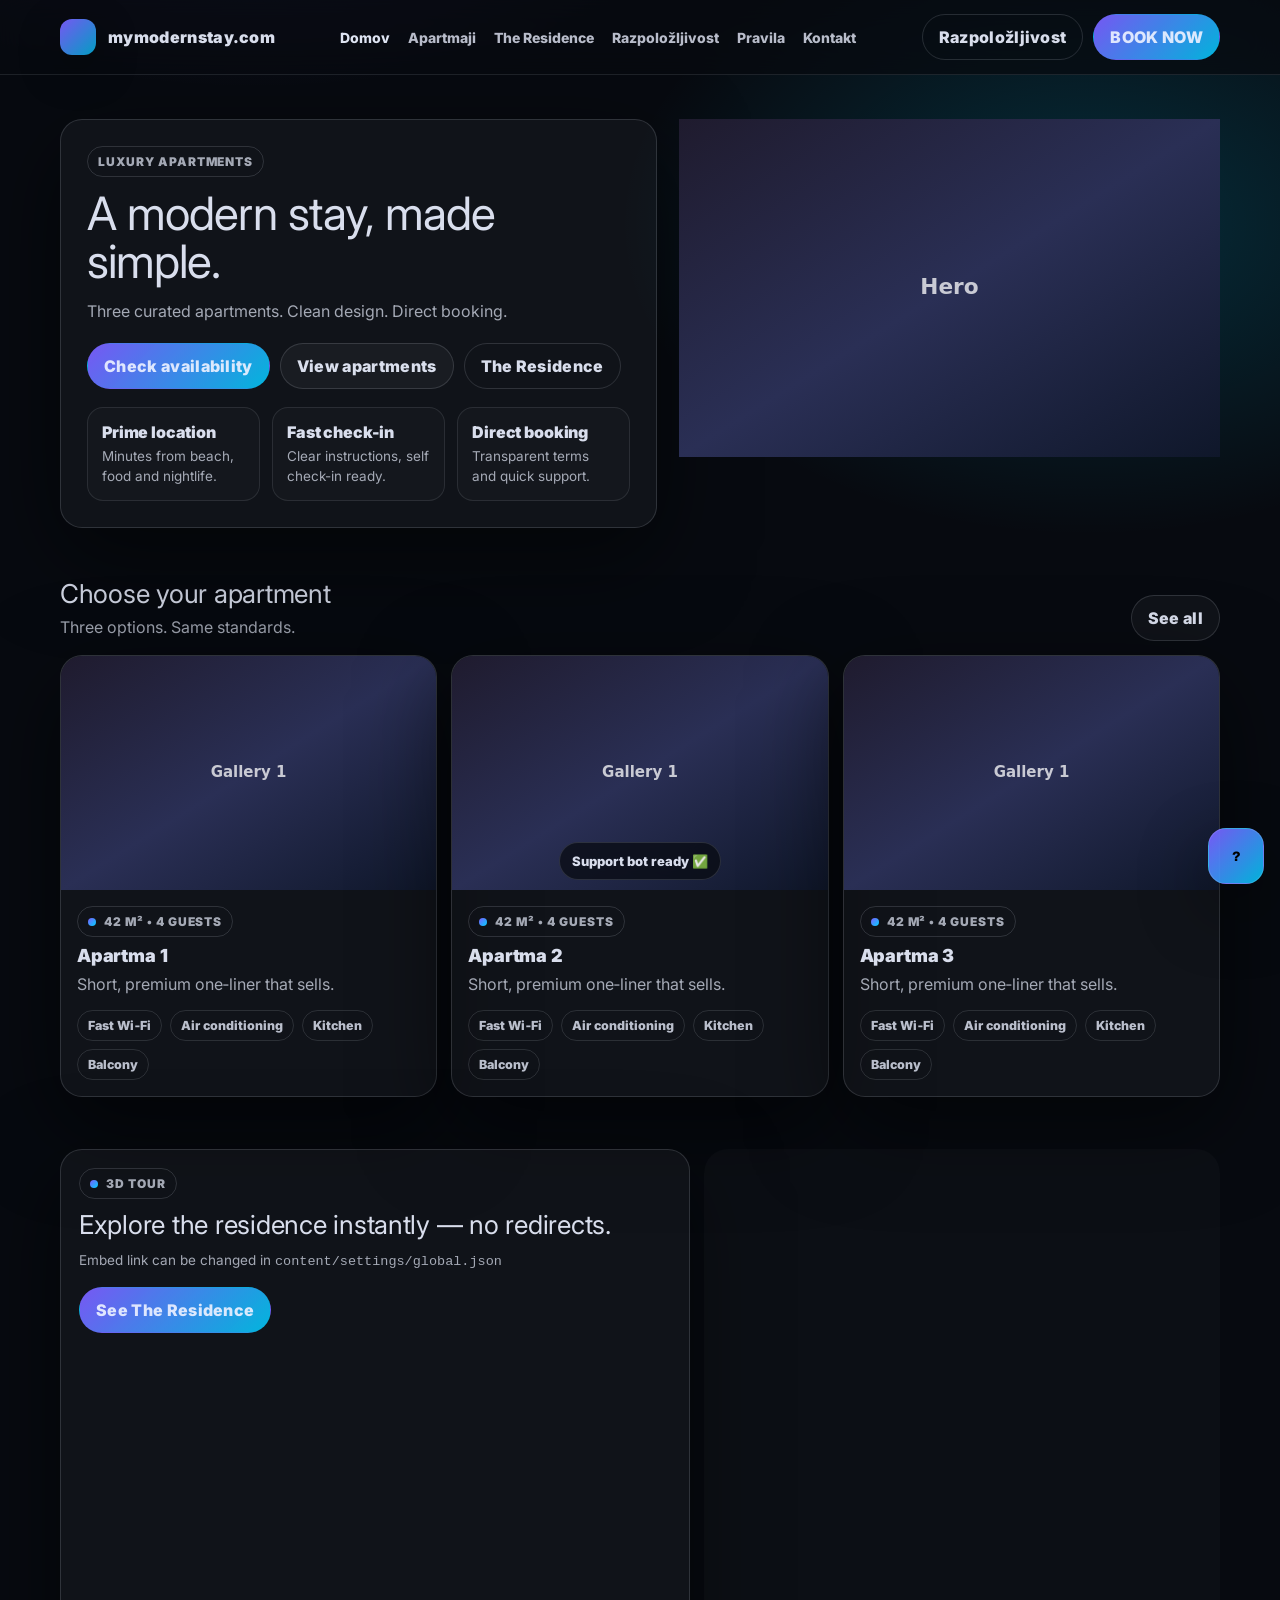
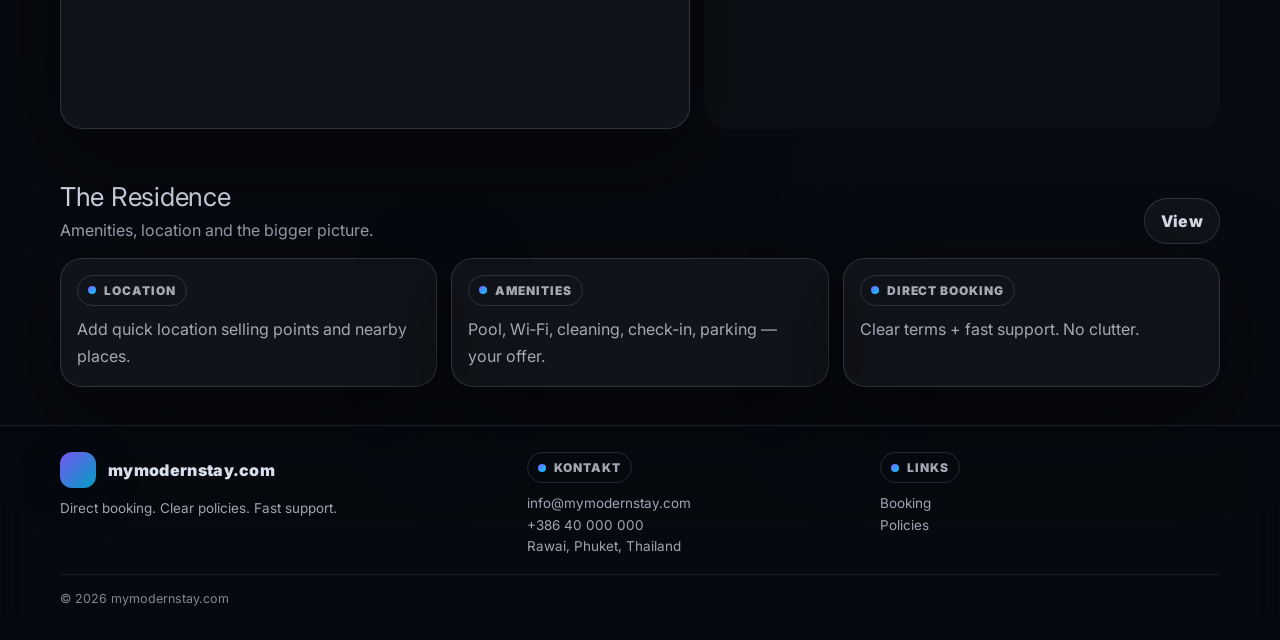
==== index.html @ 2ea5a6f6 "Add files via upload" ====
<!doctype html>
<html lang="en">
<head>
<title>ModernStay</title>

<meta charset="utf-8"/>
<meta name="viewport" content="width=device-width, initial-scale=1"/>
<link rel="preconnect" href="https://fonts.googleapis.com">
<link rel="preconnect" href="https://fonts.gstatic.com" crossorigin>
<link href="https://fonts.googleapis.com/css2?family=Inter:wght@400;600;700;800;900&display=swap" rel="stylesheet">
<link rel="stylesheet" href="assets/css/styles.css"/>

</head>
<body data-page="home">
  <div id="nav"></div>
  
<section class="hero">
  <div class="container hero-grid">
    <div class="card hero-copy fade">
      <div class="badge" id="kicker"><span class="dot"></span>Luxury Apartments</div>
      <div class="h1" id="heroTitle">A modern stay, made simple.</div>
      <p class="p" id="heroSub">Three curated apartments. Clean design. Direct booking.</p>
      <div class="hero-actions">
        <a class="btn primary" href="availability.html">Check availability</a>
        <a class="btn" href="apartments.html">View apartments</a>
        <a class="btn ghost" href="residence.html">The Residence</a>
      </div>
      <div class="kpis" id="kpis"></div>
    </div>
    <div id="heroMedia" class="fade"></div>
  </div>
</section>

<section class="section">
  <div class="container">
    <div class="section-head">
      <div>
        <div class="h2" id="apTitle">Choose your apartment</div>
        <p class="sub" id="apSub">Three options. Same standards.</p>
      </div>
      <a class="btn" href="apartments.html">See all</a>
    </div>
    <div class="grid3" id="apartmentsGrid"></div>
  </div>
</section>

<section class="section">
  <div class="container split">
    <div class="card fade" style="padding:18px">
      <div class="badge"><span class="dot"></span><span id="tourTitle">3D Tour</span></div>
      <div class="h2" style="margin-top:10px" id="tourSub">Explore the residence instantly — no redirects.</div>
      <div class="small" style="margin-top:10px">Embed link can be changed in <code>content/settings/global.json</code></div>
      <div style="margin-top:14px">
        <a class="btn primary" href="residence.html">See The Residence</a>
      </div>
    </div>
    <iframe class="iframe fade" id="tourFrame" title="3D Tour" loading="lazy" referrerpolicy="no-referrer"></iframe>
  </div>
</section>

<section class="section">
  <div class="container">
    <div class="section-head">
      <div>
        <div class="h2" id="resTitle">The Residence</div>
        <p class="sub" id="resSub">Amenities, location and the bigger picture.</p>
      </div>
      <a class="btn" href="residence.html">View</a>
    </div>
    <div class="grid3">
      <div class="card fade" style="padding:16px"><div class="badge"><span class="dot"></span>Location</div><div class="p" style="margin-top:10px">Add quick location selling points and nearby places.</div></div>
      <div class="card fade" style="padding:16px"><div class="badge"><span class="dot"></span>Amenities</div><div class="p" style="margin-top:10px">Pool, Wi‑Fi, cleaning, check-in, parking — your offer.</div></div>
      <div class="card fade" style="padding:16px"><div class="badge"><span class="dot"></span>Direct Booking</div><div class="p" style="margin-top:10px">Clear terms + fast support. No clutter.</div></div>
    </div>
  </div>
</section>

  <div id="footer"></div>
  <script type="module" src="assets/js/pages/home.js"></script>
  <script type="module" src="assets/js/editor/inline-editor.js"></script>
  <script type="module" src="assets/js/chatbot/support-bot.js"></script>
</body>
</html>
---- assets/css/styles.css ----
:root{
  --bg:#070a10; --surface: rgba(255,255,255,0.04); --border: rgba(234,240,255,0.14);
  --text: rgba(234,240,255,0.92); --muted: rgba(234,240,255,0.68);
  --accent:#7C5CFF; --accent2:#00D1FF; --radius:18px; --shadow: 0 28px 90px rgba(0,0,0,0.55); --max: 1160px;
}
*{box-sizing:border-box} html,body{margin:0; padding:0; background: radial-gradient(900px 520px at 20% -10%, rgba(124,92,255,0.25), transparent 60%),
radial-gradient(780px 520px at 85% 10%, rgba(0,209,255,0.18), transparent 60%), var(--bg);
color: var(--text); font-family: Inter, system-ui, -apple-system, Segoe UI, Roboto, Arial, sans-serif;}
a{color:inherit; text-decoration:none} img{max-width:100%; display:block}
.container{width:min(var(--max), calc(100% - 40px)); margin:0 auto}
.btn{display:inline-flex; align-items:center; gap:10px; padding:12px 16px; border-radius:999px; border:1px solid var(--border);
background: rgba(255,255,255,0.04); color: var(--text); font-weight:850; letter-spacing:0.02em}
.btn:hover{transform: translateY(-1px); border-color: rgba(234,240,255,0.22)}
.btn.primary{background: linear-gradient(135deg, rgba(124,92,255,0.95), rgba(0,209,255,0.85)); border-color: transparent}
.btn.ghost{background: transparent}
.badge{display:inline-flex; align-items:center; gap:8px; padding:7px 10px; border-radius:999px; border:1px solid var(--border);
color: var(--muted); font-weight:900; font-size:12px; letter-spacing:0.08em; text-transform: uppercase}
.badge .dot{width:8px; height:8px; border-radius:999px; background: linear-gradient(135deg, var(--accent), var(--accent2))}
.nav{position: sticky; top:0; z-index: 9990; backdrop-filter: blur(14px); background: rgba(7,10,16,0.72);
border-bottom: 1px solid rgba(234,240,255,0.10);}
.nav-inner{display:flex; align-items:center; justify-content:space-between; gap:14px; padding:14px 0}
.brand{display:flex; align-items:center; gap:12px; font-weight:950; letter-spacing:0.02em}
.logo{width:36px; height:36px; border-radius:12px; background: linear-gradient(135deg, rgba(124,92,255,0.95), rgba(0,209,255,0.75));
box-shadow: 0 14px 40px rgba(0,0,0,0.35)}
.menu{display:flex; align-items:center; gap:18px; flex-wrap:wrap}
.menu a{color: rgba(234,240,255,0.78); font-weight:800; font-size:14px}
.menu a:hover{color: rgba(234,240,255,0.95)} .nav-cta{display:flex; align-items:center; gap:10px}
.mobile-toggle{display:none} @media (max-width: 920px){ .menu{display:none} .mobile-toggle{display:inline-flex} }
.hero{padding:44px 0 24px} .hero-grid{display:grid; grid-template-columns: 1.05fr 0.95fr; gap:22px; align-items:stretch}
@media (max-width: 980px){ .hero-grid{grid-template-columns:1fr;} }
.card{background: var(--surface); border: 1px solid var(--border); border-radius: calc(var(--radius) + 4px); box-shadow: var(--shadow);}
.hero-copy{padding:26px} .h1{font-size: 46px; line-height:1.05; margin:12px 0 12px; letter-spacing:-0.02em}
.p{color: var(--muted); line-height:1.7; font-size:16px; margin:0} .hero-actions{display:flex; gap:10px; flex-wrap:wrap; margin-top:18px}
.kpis{display:grid; grid-template-columns:repeat(3,1fr); gap:12px; margin-top:18px} @media (max-width: 720px){ .kpis{grid-template-columns:1fr} }
.kpi{padding:14px; border-radius:16px; border:1px solid rgba(234,240,255,0.10); background: rgba(255,255,255,0.02)}
.kpi .t{font-weight:950; letter-spacing:-0.01em; margin-bottom:4px} .kpi .s{color: var(--muted); font-size:13.5px; line-height:1.5}
.hero-media{position:relative; overflow:hidden} .hero-media video, .hero-media img{width:100%; height:100%; object-fit:cover; aspect-ratio: 16/11;}
.hero-media .overlay{position:absolute; inset:0; background: linear-gradient(180deg, rgba(7,10,16,0.0) 0%, rgba(7,10,16,0.65) 100%);}
.hero-media .floating{position:absolute; left:16px; bottom:16px; right:16px; display:flex; align-items:center; justify-content:space-between; gap:10px;
padding:12px 12px; border-radius: 18px; border:1px solid rgba(234,240,255,0.14); background: rgba(7,10,16,0.55); backdrop-filter: blur(14px);}
.field{display:grid; gap:6px} .label{font-weight:900; font-size:11.5px; color: rgba(234,240,255,0.62); text-transform:uppercase; letter-spacing:0.10em}
.input{width:100%; padding:10px 12px; border-radius:14px; border:1px solid rgba(234,240,255,0.14); background: rgba(255,255,255,0.03); color: var(--text); outline:none; font-weight:700}
.section{padding:26px 0} .section-head{display:flex; align-items:flex-end; justify-content:space-between; gap:16px; margin-bottom:14px}
.h2{margin:0; font-size:26px; letter-spacing:-0.01em} .sub{margin:6px 0 0; color: var(--muted); line-height:1.6}
.grid3{display:grid; grid-template-columns:repeat(3,1fr); gap:14px} @media (max-width: 980px){ .grid3{grid-template-columns:1fr} }
.ap-card{overflow:hidden} .ap-card .img{aspect-ratio: 16/10; background: rgba(255,255,255,0.03); overflow:hidden} .ap-card .body{padding:16px}
.ap-card .name{font-weight:950; letter-spacing:-0.01em; font-size:18px; margin:8px 0 6px} .ap-card .teaser{color: var(--muted); line-height:1.6; margin:0 0 12px}
.pills{display:flex; gap:8px; flex-wrap:wrap} .pill{padding:7px 10px; border-radius:999px; border:1px solid rgba(234,240,255,0.12); color: rgba(234,240,255,0.78); font-weight:850; font-size:12.5px}
.split{display:grid; grid-template-columns: 1.1fr 0.9fr; gap:14px; align-items:stretch} @media (max-width: 980px){ .split{grid-template-columns:1fr} }
.iframe{width:100%; border:0; border-radius: calc(var(--radius) + 6px); min-height: 580px; background: rgba(255,255,255,0.02)}
.gallery{display:grid; grid-template-columns:repeat(3,1fr); gap:10px} @media (max-width: 980px){ .gallery{grid-template-columns:1fr} }
.gallery img{border-radius: 18px; border:1px solid rgba(234,240,255,0.10)}
.footer{padding:26px 0 34px; margin-top: 12px; border-top:1px solid rgba(234,240,255,0.10); background: rgba(7,10,16,0.55); backdrop-filter: blur(14px)}
.footer-grid{display:grid; grid-template-columns: 1.2fr 0.9fr 0.9fr; gap:14px} @media (max-width: 980px){ .footer-grid{grid-template-columns:1fr} }
.small{font-size:13.5px; line-height:1.6; color: var(--muted)} .hr{height:1px; background: rgba(234,240,255,0.10); margin:16px 0} .copy{color: rgba(234,240,255,0.55); font-size:12.5px}
.fade{opacity:0; transform: translateY(10px); transition: opacity .45s ease, transform .45s ease;} .fade.in{opacity:1; transform: translateY(0)}
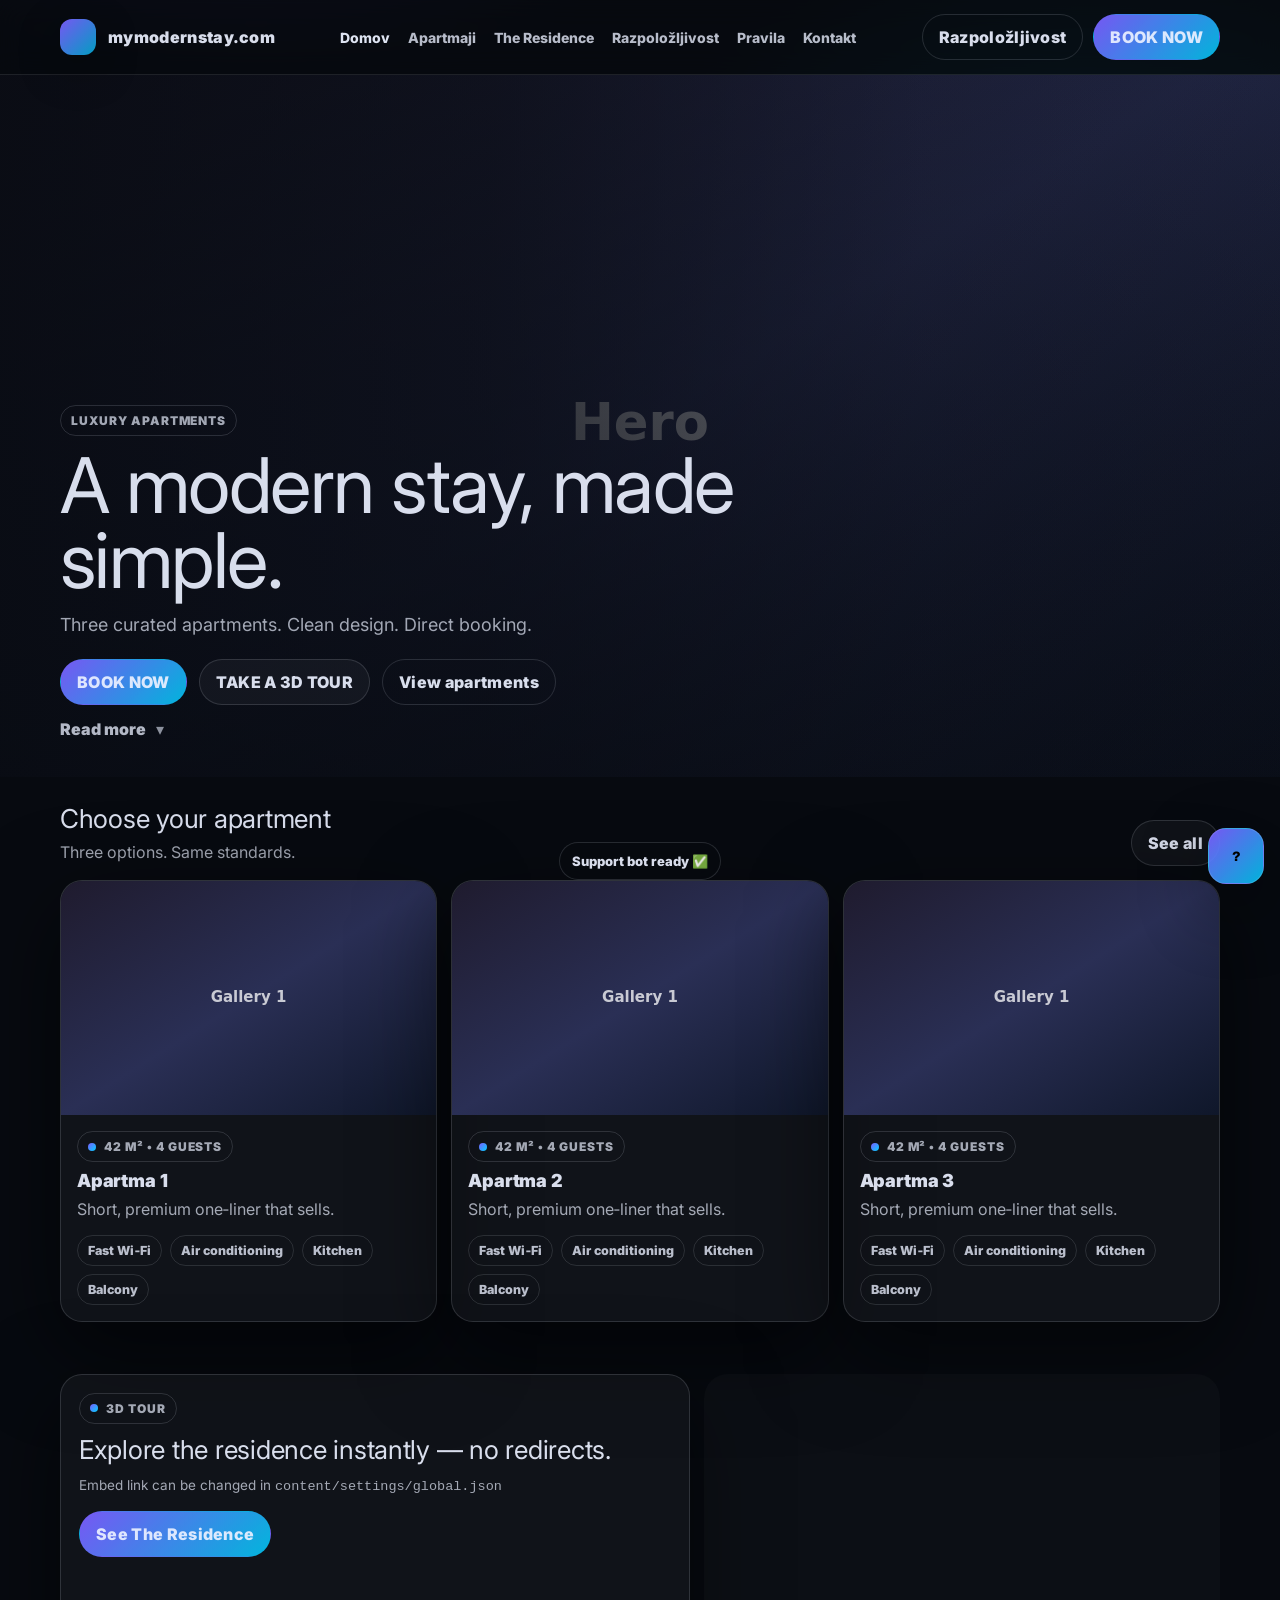
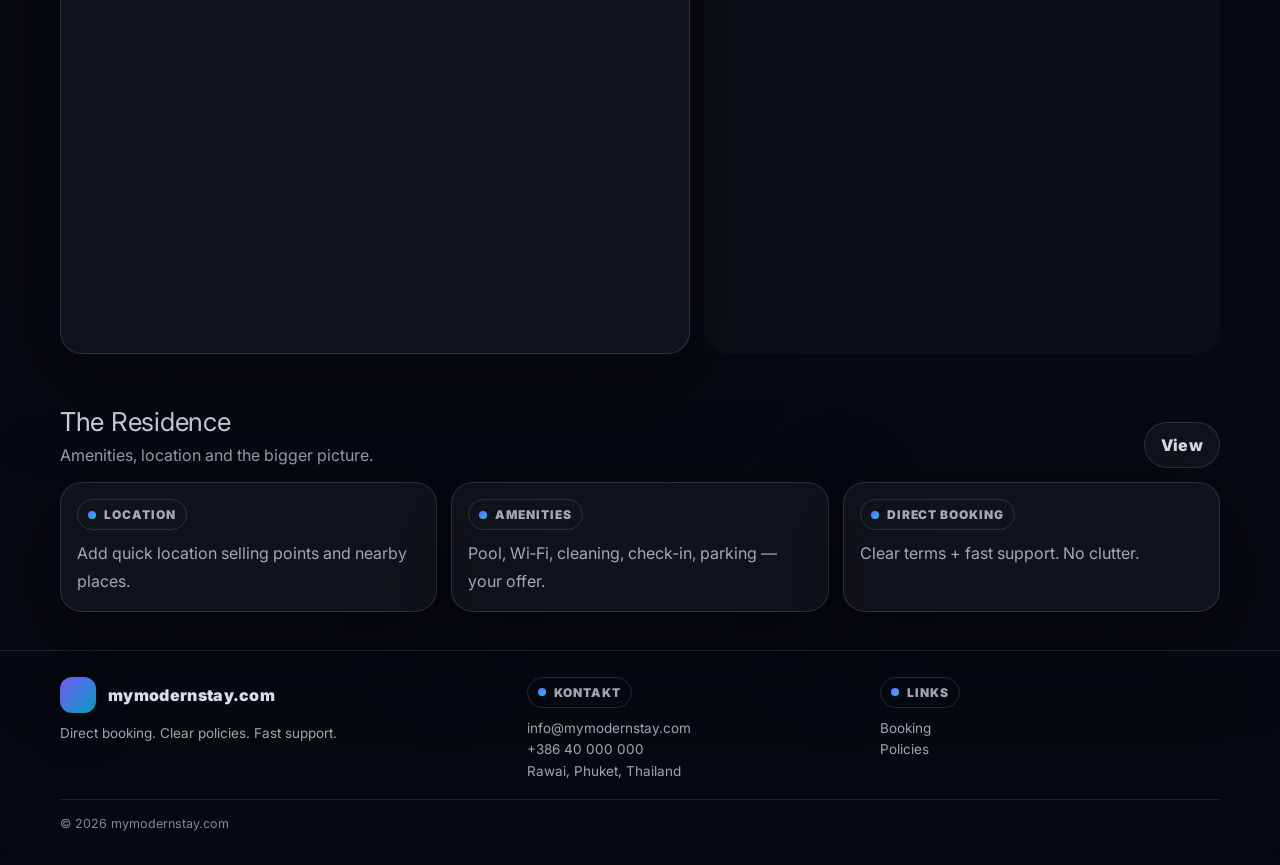
==== commit f53c9123: "Add files via upload" ====
--- a/index.html
+++ b/index.html
@@ -14,24 +14,34 @@
 <body data-page="home">
   <div id="nav"></div>
   
-<section class="hero">
-  <div class="container hero-grid">
-    <div class="card hero-copy fade">
+<section class="hero hero-full">
+  <div class="hero-bg" aria-hidden="true">
+    <video id="heroVideo" autoplay muted loop playsinline preload="metadata"></video>
+    <img id="heroPoster" alt="Hero" loading="eager"/>
+    <div class="shade"></div>
+  </div>
+
+  <div class="container hero-full-inner">
+    <div class="hero-full-content fade">
       <div class="badge" id="kicker"><span class="dot"></span>Luxury Apartments</div>
       <div class="h1" id="heroTitle">A modern stay, made simple.</div>
       <p class="p" id="heroSub">Three curated apartments. Clean design. Direct booking.</p>
-      <div class="hero-actions">
-        <a class="btn primary" href="availability.html">Check availability</a>
-        <a class="btn" href="apartments.html">View apartments</a>
-        <a class="btn ghost" href="residence.html">The Residence</a>
+
+      <div class="hero-full-actions">
+        <a class="btn primary" id="heroBookBtn" href="#" target="_blank" rel="noopener">BOOK NOW</a>
+        <a class="btn" id="heroTourBtn" href="#" target="_blank" rel="noopener">TAKE A 3D TOUR</a>
+        <a class="btn ghost" href="apartments.html">View apartments</a>
       </div>
-      <div class="kpis" id="kpis"></div>
+
+      <a class="hero-underline" href="#apartments">
+        <span style="opacity:.9">Read more</span>
+        <span style="opacity:.7">▾</span>
+      </a>
     </div>
-    <div id="heroMedia" class="fade"></div>
   </div>
 </section>
 
-<section class="section">
+<section class="section" id="apartments">
   <div class="container">
     <div class="section-head">
       <div>
--- a/assets/css/styles.css
+++ b/assets/css/styles.css
@@ -53,4 +53,25 @@
 .footer{padding:26px 0 34px; margin-top: 12px; border-top:1px solid rgba(234,240,255,0.10); background: rgba(7,10,16,0.55); backdrop-filter: blur(14px)}
 .footer-grid{display:grid; grid-template-columns: 1.2fr 0.9fr 0.9fr; gap:14px} @media (max-width: 980px){ .footer-grid{grid-template-columns:1fr} }
 .small{font-size:13.5px; line-height:1.6; color: var(--muted)} .hr{height:1px; background: rgba(234,240,255,0.10); margin:16px 0} .copy{color: rgba(234,240,255,0.55); font-size:12.5px}
-.fade{opacity:0; transform: translateY(10px); transition: opacity .45s ease, transform .45s ease;} .fade.in{opacity:1; transform: translateY(0)}+.fade{opacity:0; transform: translateY(10px); transition: opacity .45s ease, transform .45s ease;} .fade.in{opacity:1; transform: translateY(0)}
+
+/* === HERO: full-bleed background video (hotel style) === */
+.hero.hero-full{padding:0; position:relative}
+.hero-bg{position:absolute; inset:0; overflow:hidden}
+.hero-bg video,.hero-bg img{position:absolute; inset:0; width:100%; height:100%; object-fit:cover}
+.hero-bg .shade{position:absolute; inset:0; background:
+  linear-gradient(90deg, rgba(7,10,16,0.82) 0%, rgba(7,10,16,0.62) 38%, rgba(7,10,16,0.18) 72%, rgba(7,10,16,0.08) 100%),
+  linear-gradient(180deg, rgba(7,10,16,0.25) 0%, rgba(7,10,16,0.70) 100%);}
+.hero-full-inner{min-height: clamp(520px, 78vh, 860px); display:flex; align-items:flex-end}
+.hero-full-content{padding: 110px 0 38px; max-width: 820px}
+.hero-full-content .h1{font-size: clamp(44px, 6vw, 84px); line-height:0.98}
+.hero-full-content .p{font-size: clamp(15px, 1.6vw, 18px); max-width: 64ch}
+.hero-full-actions{display:flex; gap:12px; flex-wrap:wrap; margin-top:18px}
+.hero-underline{display:inline-flex; align-items:center; gap:10px; color: rgba(234,240,255,0.84); font-weight:900; margin-top:14px}
+.hero-underline:hover{color: rgba(234,240,255,0.96)}
+/* Make nav feel more "hotel": transparent over hero; solid after scroll is handled by sticky blur */
+.nav{background: rgba(7,10,16,0.62)}
+@media (max-width: 980px){
+  .hero-bg .shade{background: linear-gradient(180deg, rgba(7,10,16,0.40) 0%, rgba(7,10,16,0.86) 100%);}
+  .hero-full-content{padding: 96px 0 30px}
+}
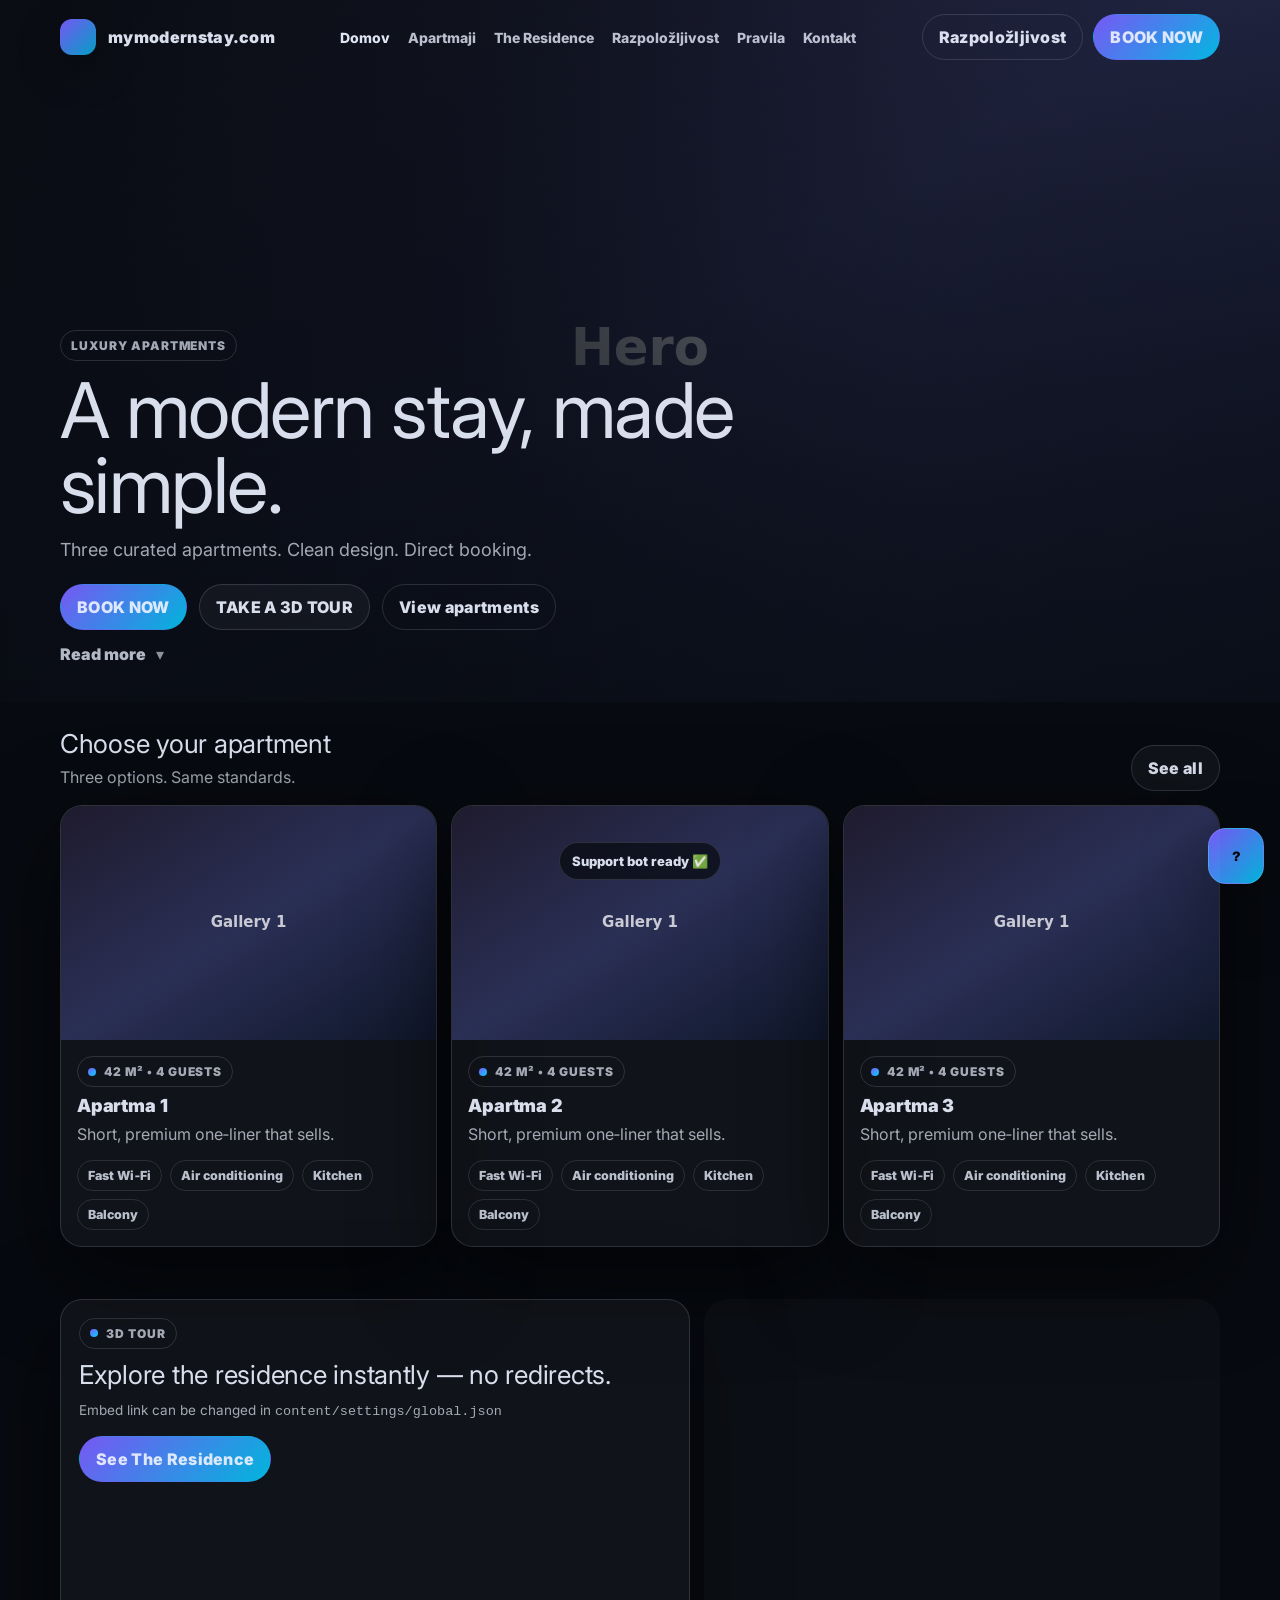
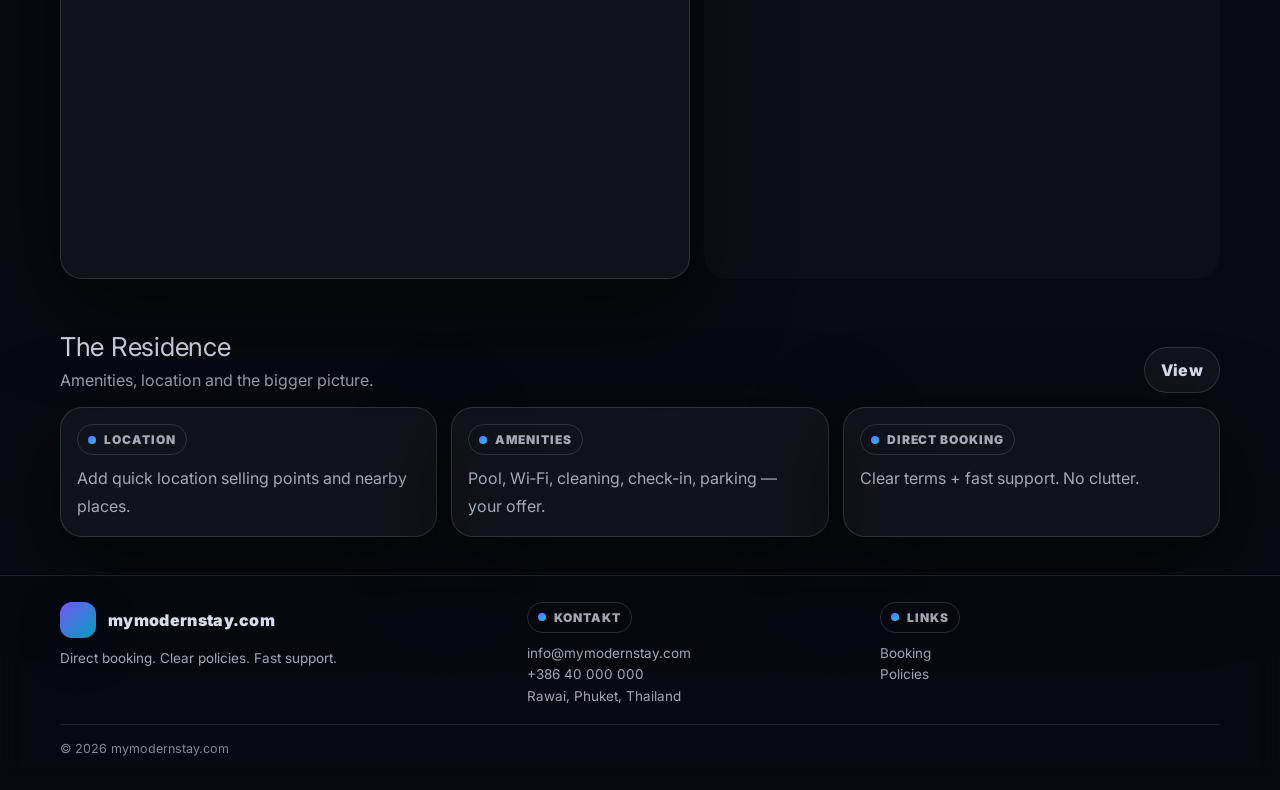
==== commit 7d1a1972: "Add files via upload" ====
--- a/index.html
+++ b/index.html
@@ -11,7 +11,7 @@
 <link rel="stylesheet" href="assets/css/styles.css"/>
 
 </head>
-<body data-page="home">
+<body data-page="home" class="home">
   <div id="nav"></div>
   
 <section class="hero hero-full">
--- a/assets/css/styles.css
+++ b/assets/css/styles.css
@@ -1,4 +1,5 @@
 :root{
+  --navH: 76px; /* navbar height */
   --bg:#070a10; --surface: rgba(255,255,255,0.04); --border: rgba(234,240,255,0.14);
   --text: rgba(234,240,255,0.92); --muted: rgba(234,240,255,0.68);
   --accent:#7C5CFF; --accent2:#00D1FF; --radius:18px; --shadow: 0 28px 90px rgba(0,0,0,0.55); --max: 1160px;
@@ -16,8 +17,11 @@
 .badge{display:inline-flex; align-items:center; gap:8px; padding:7px 10px; border-radius:999px; border:1px solid var(--border);
 color: var(--muted); font-weight:900; font-size:12px; letter-spacing:0.08em; text-transform: uppercase}
 .badge .dot{width:8px; height:8px; border-radius:999px; background: linear-gradient(135deg, var(--accent), var(--accent2))}
-.nav{position: sticky; top:0; z-index: 9990; backdrop-filter: blur(14px); background: rgba(7,10,16,0.72);
-border-bottom: 1px solid rgba(234,240,255,0.10);}
+.nav{position: fixed; top:0; z-index: 9990; backdrop-filter: blur(14px); background: rgba(7,10,16,0.22);
+border-bottom: 1px solid rgba(234,240,255,0.10);
+  left:0;
+  right:0;
+}
 .nav-inner{display:flex; align-items:center; justify-content:space-between; gap:14px; padding:14px 0}
 .brand{display:flex; align-items:center; gap:12px; font-weight:950; letter-spacing:0.02em}
 .logo{width:36px; height:36px; border-radius:12px; background: linear-gradient(135deg, rgba(124,92,255,0.95), rgba(0,209,255,0.75));
@@ -75,3 +79,14 @@
   .hero-bg .shade{background: linear-gradient(180deg, rgba(7,10,16,0.40) 0%, rgba(7,10,16,0.86) 100%);}
   .hero-full-content{padding: 96px 0 30px}
 }
+
+body{ padding-top: var(--navH); }
+
+.hero.hero-full{ margin-top: calc(-1 * var(--navH)); }
+
+/* === NAV: fully transparent on homepage (video behind) === */
+body.home .nav{
+  background: transparent !important;
+  border-bottom-color: transparent !important;
+  backdrop-filter: none !important;
+}
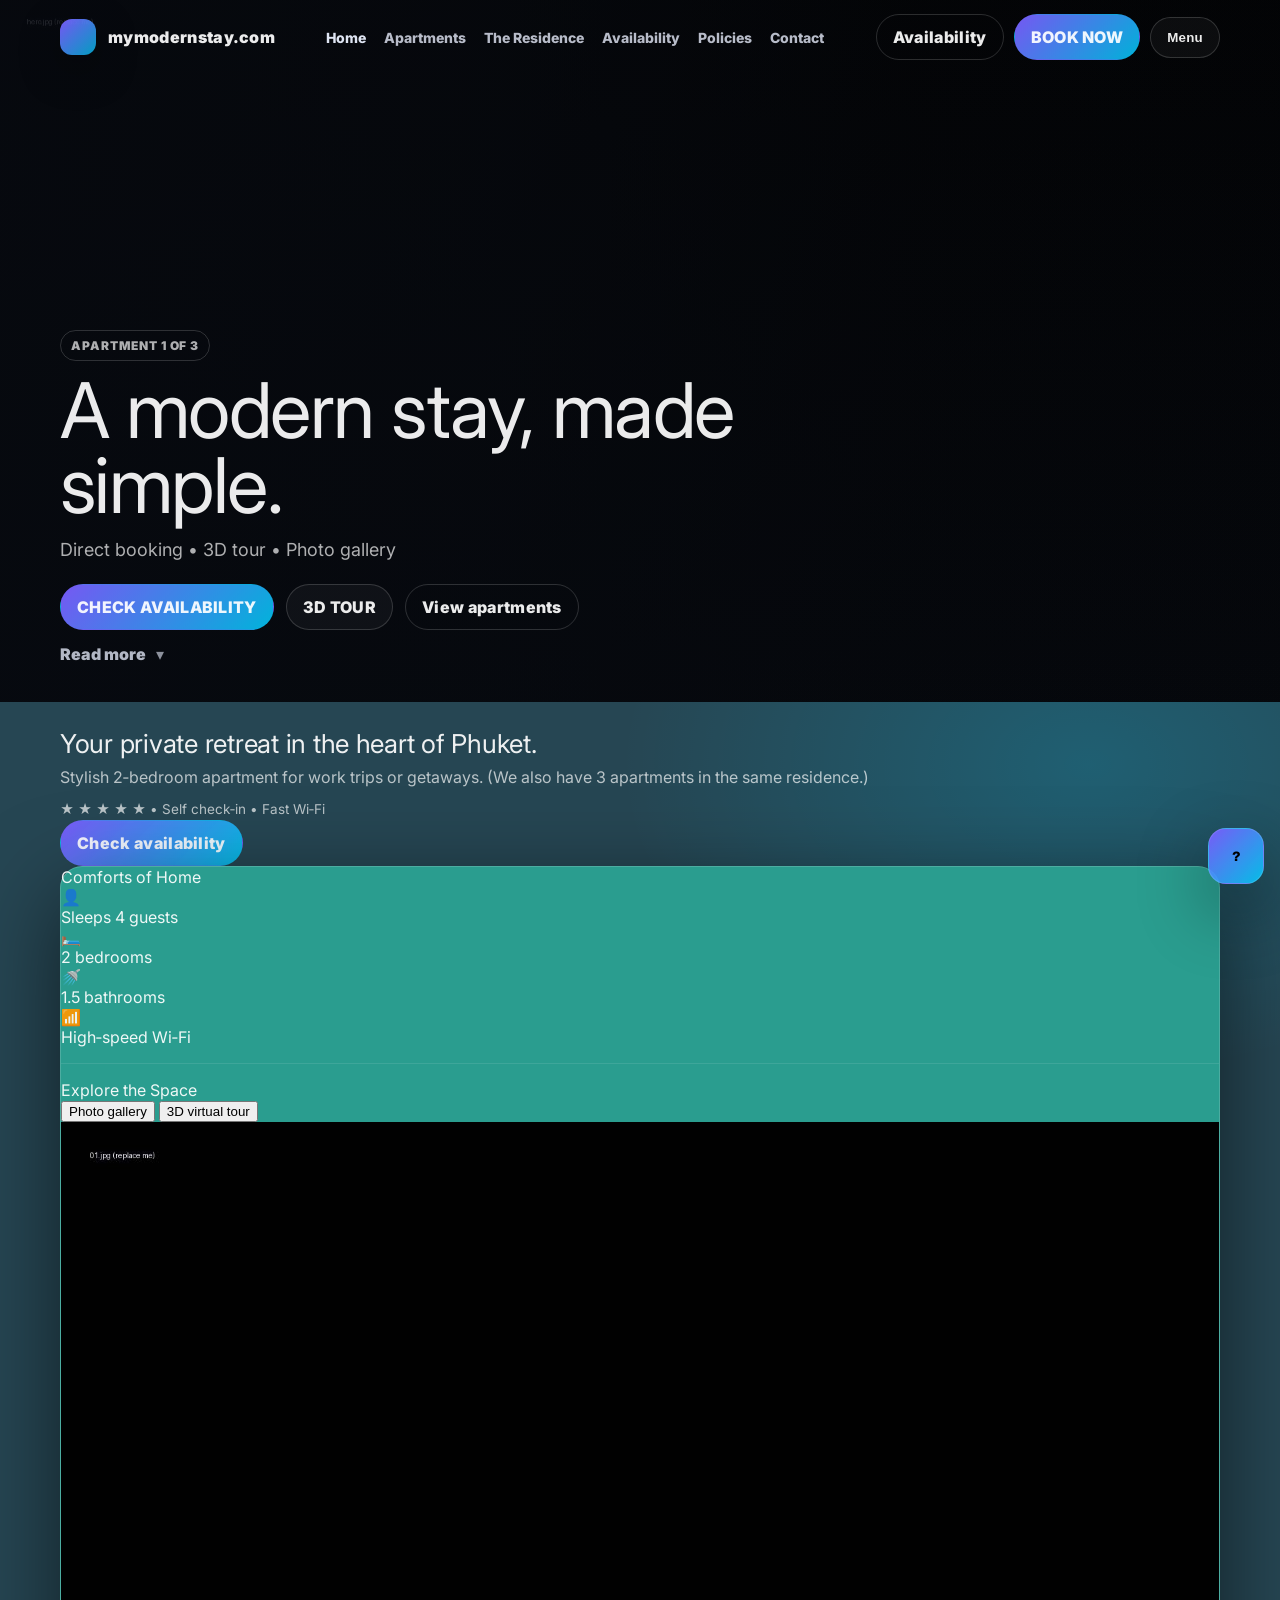
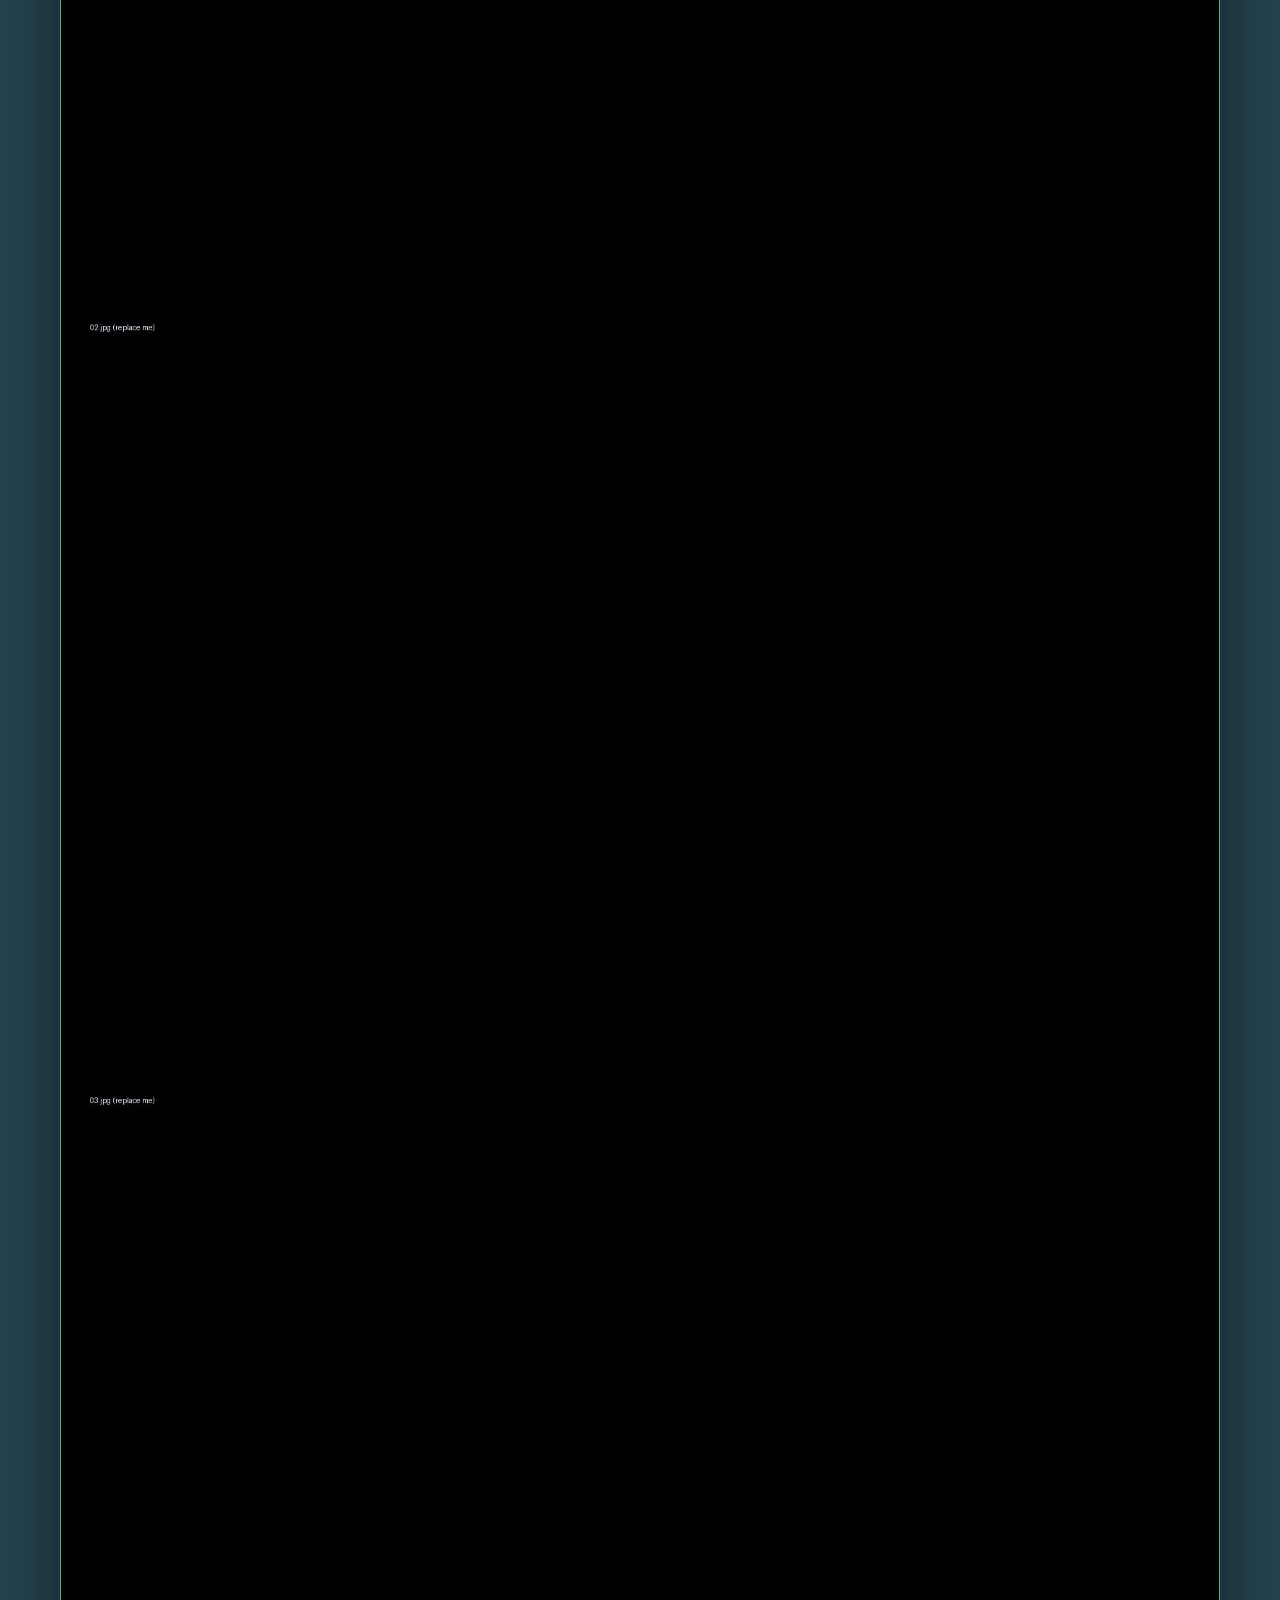
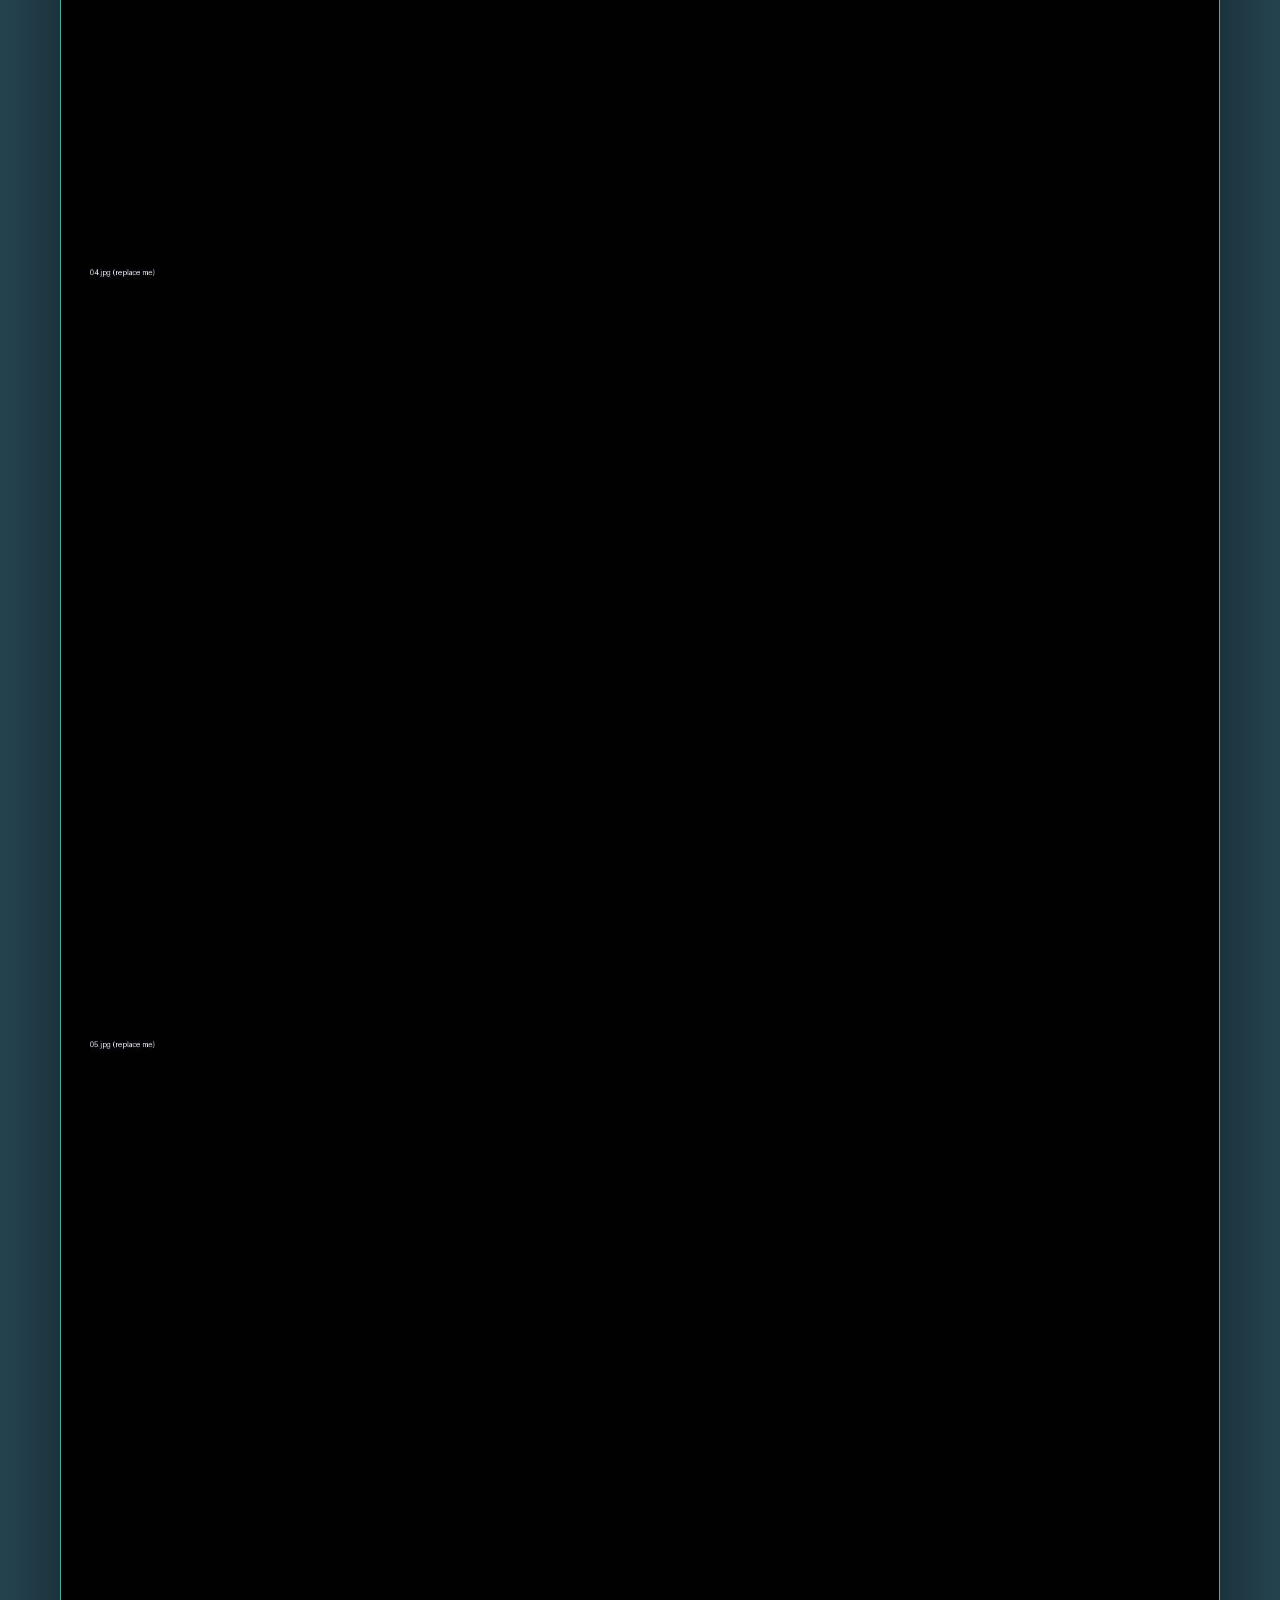
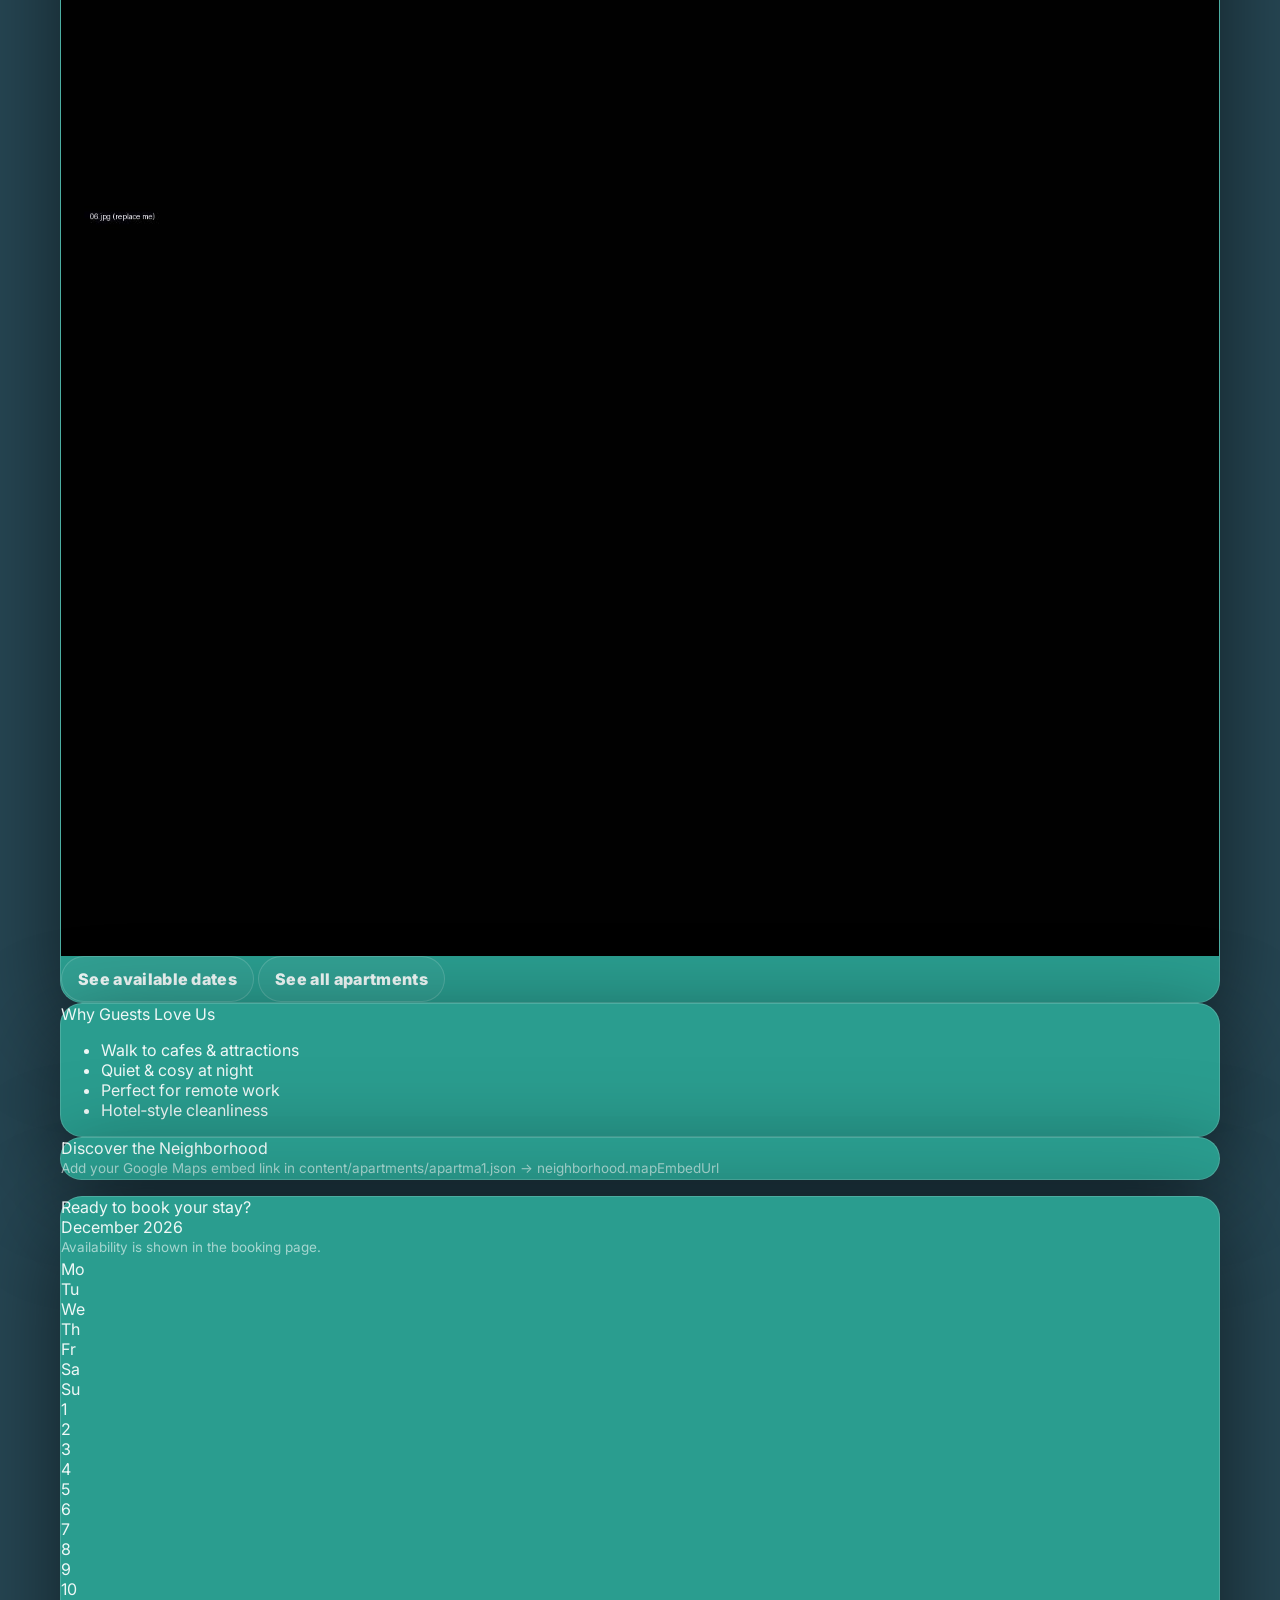
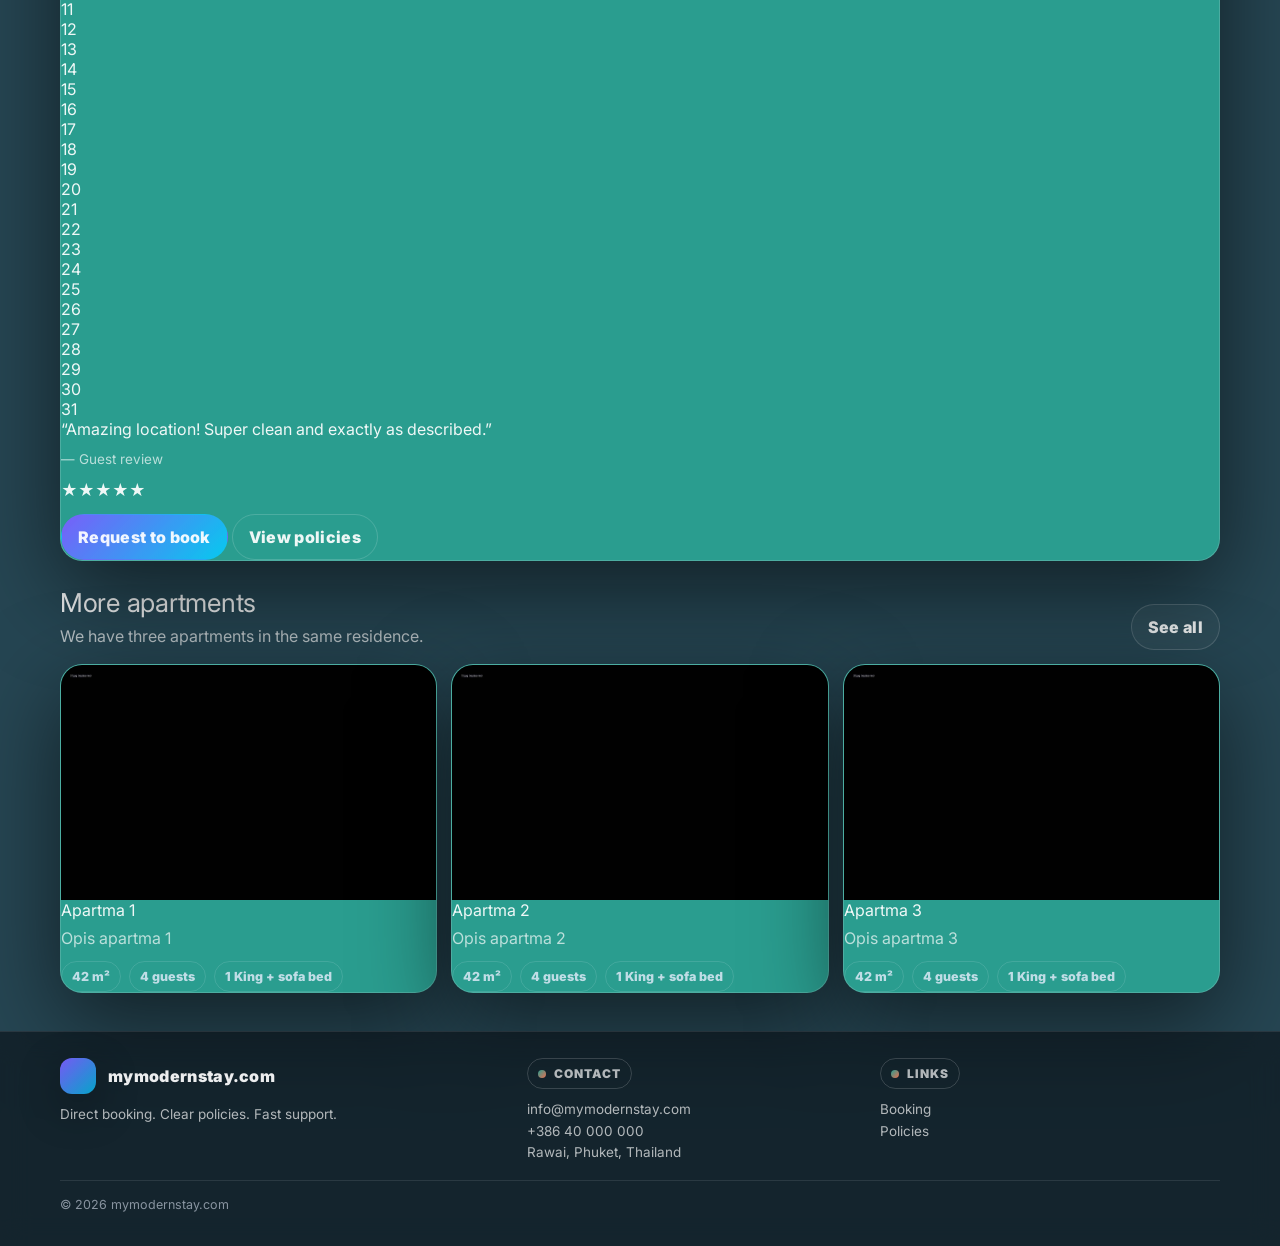
==== commit b04c0621: "Add files via upload" ====
--- a/index.html
+++ b/index.html
@@ -41,12 +41,76 @@
   </div>
 </section>
 
-<section class="section" id="apartments">
+<section class="section booking-wrap" id="listing">
   <div class="container">
-    <div class="section-head">
+    <div class="booking-head">
+      <div class="booking-head-text">
+        <div class="h2" id="listingTitle">Your Private Retreat in the Heart of Downtown.</div>
+        <p class="sub" id="listingSub">Stylish, fully equipped apartment for work trips or getaways.</p>
+        <div class="small" id="ratingLine" style="margin-top:8px">★★★★★ • Self check‑in • Fast Wi‑Fi</div>
+      </div>
+      <div class="booking-head-cta">
+        <a class="btn primary" id="checkAvailTop" href="#" target="_blank" rel="noopener">Check availability</a>
+      </div>
+    </div>
+
+    <div class="card booking-card fade">
+      <div class="booking-section-title">Comforts of Home</div>
+      <div class="comfort-grid" id="comfortGrid"></div>
+
+      <div class="hr"></div>
+
+      <div class="booking-section-title" style="margin-top:6px">Explore the Space</div>
+
+      <div class="tabs">
+        <button class="tab active" id="tabGalleryBtn" type="button">Photo gallery</button>
+        <button class="tab" id="tabTourBtn" type="button">3D virtual tour</button>
+      </div>
+
+      <div class="tabpanels">
+        <div class="tabpanel" id="tabGallery" style="display:block">
+          <div class="gallery-grid" id="homeGallery"></div>
+        </div>
+        <div class="tabpanel" id="tabTour" style="display:none">
+          <div class="embed" id="homeTour"></div>
+        </div>
+      </div>
+
+      <div class="booking-cta-row">
+        <a class="btn warm" id="seeDatesBtn" href="#" target="_blank" rel="noopener">See available dates</a>
+        <a class="btn" href="apartments.html">See all apartments</a>
+      </div>
+    </div>
+
+    <div class="booking-grid2">
+      <div class="card booking-card fade">
+        <div class="booking-section-title">Why Guests Love Us</div>
+        <ul class="checks" id="whyLove"></ul>
+      </div>
+      <div class="card booking-card fade">
+        <div class="booking-section-title" id="mapTitle">Discover the Neighborhood</div>
+        <div class="map" id="mapEmbed">
+          <div class="small" style="opacity:.85">Add map embed in <code>content/apartments/apartma1.json</code> → <code>neighborhood.mapEmbedUrl</code></div>
+        </div>
+      </div>
+    </div>
+
+    <div class="card booking-card fade" style="margin-top:16px">
+      <div class="booking-section-title">Ready to book your stay?</div>
+      <div class="ready-grid">
+        <div class="mini-cal" id="miniCal"></div>
+        <div class="testimonial" id="testimonial"></div>
+      </div>
+      <div class="booking-cta-row" style="margin-top:14px">
+        <a class="btn primary" id="requestToBookBtn" href="#" target="_blank" rel="noopener">Request to book</a>
+        <a class="btn ghost" href="policies.html">View policies</a>
+      </div>
+    </div>
+
+    <div class="section-head" style="margin-top:26px">
       <div>
-        <div class="h2" id="apTitle">Choose your apartment</div>
-        <p class="sub" id="apSub">Three options. Same standards.</p>
+        <div class="h2" id="apTitle">More apartments</div>
+        <p class="sub" id="apSub">We have three apartments in the same residence.</p>
       </div>
       <a class="btn" href="apartments.html">See all</a>
     </div>
@@ -54,40 +118,8 @@
   </div>
 </section>
 
-<section class="section">
-  <div class="container split">
-    <div class="card fade" style="padding:18px">
-      <div class="badge"><span class="dot"></span><span id="tourTitle">3D Tour</span></div>
-      <div class="h2" style="margin-top:10px" id="tourSub">Explore the residence instantly — no redirects.</div>
-      <div class="small" style="margin-top:10px">Embed link can be changed in <code>content/settings/global.json</code></div>
-      <div style="margin-top:14px">
-        <a class="btn primary" href="residence.html">See The Residence</a>
-      </div>
-    </div>
-    <iframe class="iframe fade" id="tourFrame" title="3D Tour" loading="lazy" referrerpolicy="no-referrer"></iframe>
-  </div>
-</section>
-
-<section class="section">
-  <div class="container">
-    <div class="section-head">
-      <div>
-        <div class="h2" id="resTitle">The Residence</div>
-        <p class="sub" id="resSub">Amenities, location and the bigger picture.</p>
-      </div>
-      <a class="btn" href="residence.html">View</a>
-    </div>
-    <div class="grid3">
-      <div class="card fade" style="padding:16px"><div class="badge"><span class="dot"></span>Location</div><div class="p" style="margin-top:10px">Add quick location selling points and nearby places.</div></div>
-      <div class="card fade" style="padding:16px"><div class="badge"><span class="dot"></span>Amenities</div><div class="p" style="margin-top:10px">Pool, Wi‑Fi, cleaning, check-in, parking — your offer.</div></div>
-      <div class="card fade" style="padding:16px"><div class="badge"><span class="dot"></span>Direct Booking</div><div class="p" style="margin-top:10px">Clear terms + fast support. No clutter.</div></div>
-    </div>
-  </div>
-</section>
-
   <div id="footer"></div>
   <script type="module" src="assets/js/pages/home.js"></script>
-  <script type="module" src="assets/js/editor/inline-editor.js"></script>
   <script type="module" src="assets/js/chatbot/support-bot.js"></script>
 </body>
-</html>
+</html>
--- a/assets/css/styles.css
+++ b/assets/css/styles.css
@@ -29,7 +29,7 @@
 .menu{display:flex; align-items:center; gap:18px; flex-wrap:wrap}
 .menu a{color: rgba(234,240,255,0.78); font-weight:800; font-size:14px}
 .menu a:hover{color: rgba(234,240,255,0.95)} .nav-cta{display:flex; align-items:center; gap:10px}
-.mobile-toggle{display:none} @media (max-width: 920px){ .menu{display:none} .mobile-toggle{display:inline-flex} }
+.mobile-toggle{display:none} .mobile-toggle{display:inline-flex} }
 .hero{padding:44px 0 24px} .hero-grid{display:grid; grid-template-columns: 1.05fr 0.95fr; gap:22px; align-items:stretch}
 @media (max-width: 980px){ .hero-grid{grid-template-columns:1fr;} }
 .card{background: var(--surface); border: 1px solid var(--border); border-radius: calc(var(--radius) + 4px); box-shadow: var(--shadow);}
@@ -86,7 +86,54 @@
 
 /* === NAV: fully transparent on homepage (video behind) === */
 body.home .nav{
-  background: transparent !important;
-  border-bottom-color: transparent !important;
+  background: none !important;
+  background-color: transparent !important;
+  background-image: none !important;
+  border-bottom: 0 !important;
+  box-shadow: none !important;
   backdrop-filter: none !important;
+  -webkit-backdrop-filter: none !important;
 }
+/* Ensure hero starts at absolute top on homepage (no mismatch line) */
+body.home{ padding-top: 0 !important; }
+body.home .hero.hero-full{ margin-top: 0 !important; }
+
+@media (max-width: 920px){
+  /* Hide desktop links & top CTAs on mobile (use Menu instead) */
+  .menu{display:none !important;}
+  .nav-cta>a.btn.ghost{display:none !important;}
+  .nav-cta>a.btn.primary{display:none !important;}
+
+  /* Show mobile menu button */
+  .mobile-toggle{display:inline-flex !important;}
+
+  /* Keep header compact */
+  .nav-inner{gap:10px; flex-wrap:nowrap;}
+  .brand span:last-child{
+    max-width: 190px;
+    overflow:hidden; text-overflow:ellipsis; white-space:nowrap;
+    font-size:14px;
+  }
+
+  /* Mobile dropdown menu: make it feel like a sheet (not a huge bar) */
+  #mobileMenu{
+    position: fixed;
+    left: 12px;
+    right: 12px;
+    top: calc(var(--navH) + 10px);
+    z-index: 99999;
+    padding: 0 !important;
+  }
+  #mobileMenu .card{
+    max-height: min(62vh, calc(100vh - var(--navH) - 28px));
+    overflow:auto;
+    background: rgba(7,10,16,0.86);
+  }
+}
+
+@media (max-width: 520px){
+  .brand span:last-child{ max-width: 150px; }
+}
+
+
+/* --- Booking-style landing blocks --- */
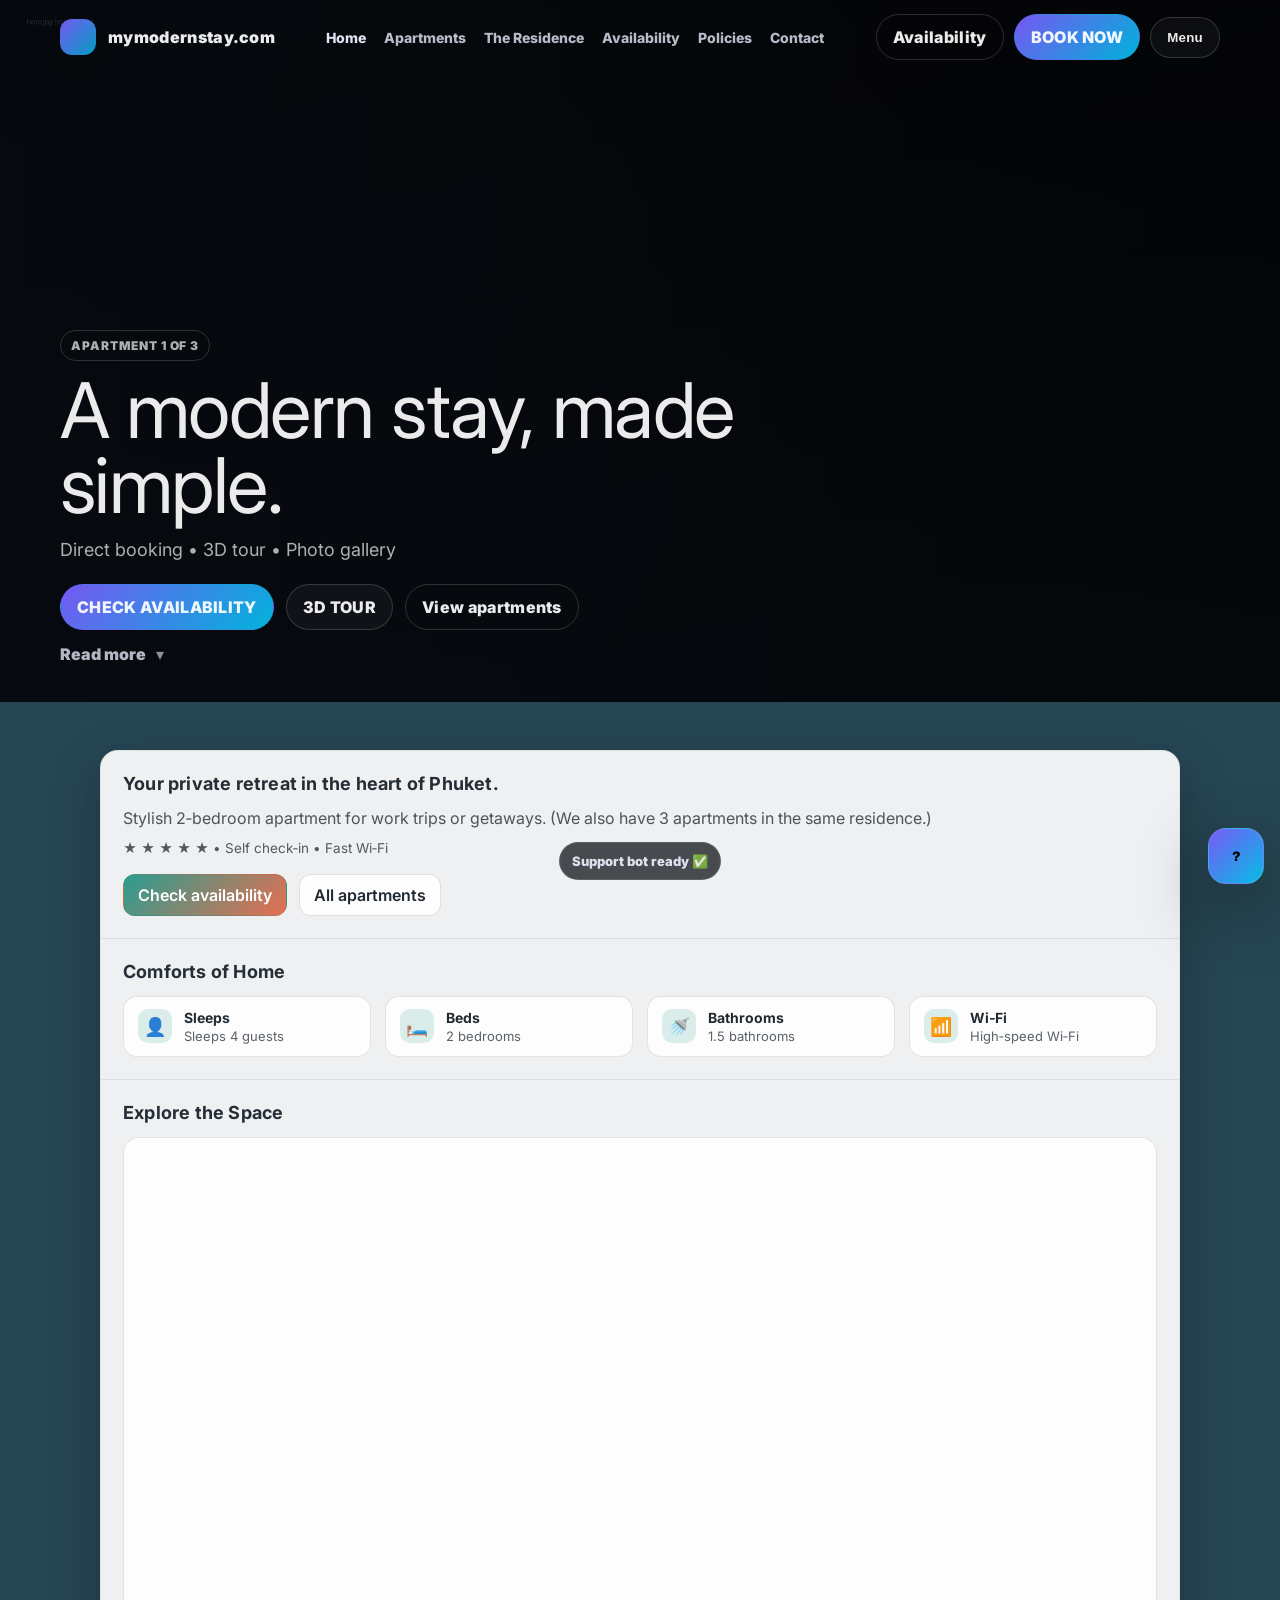
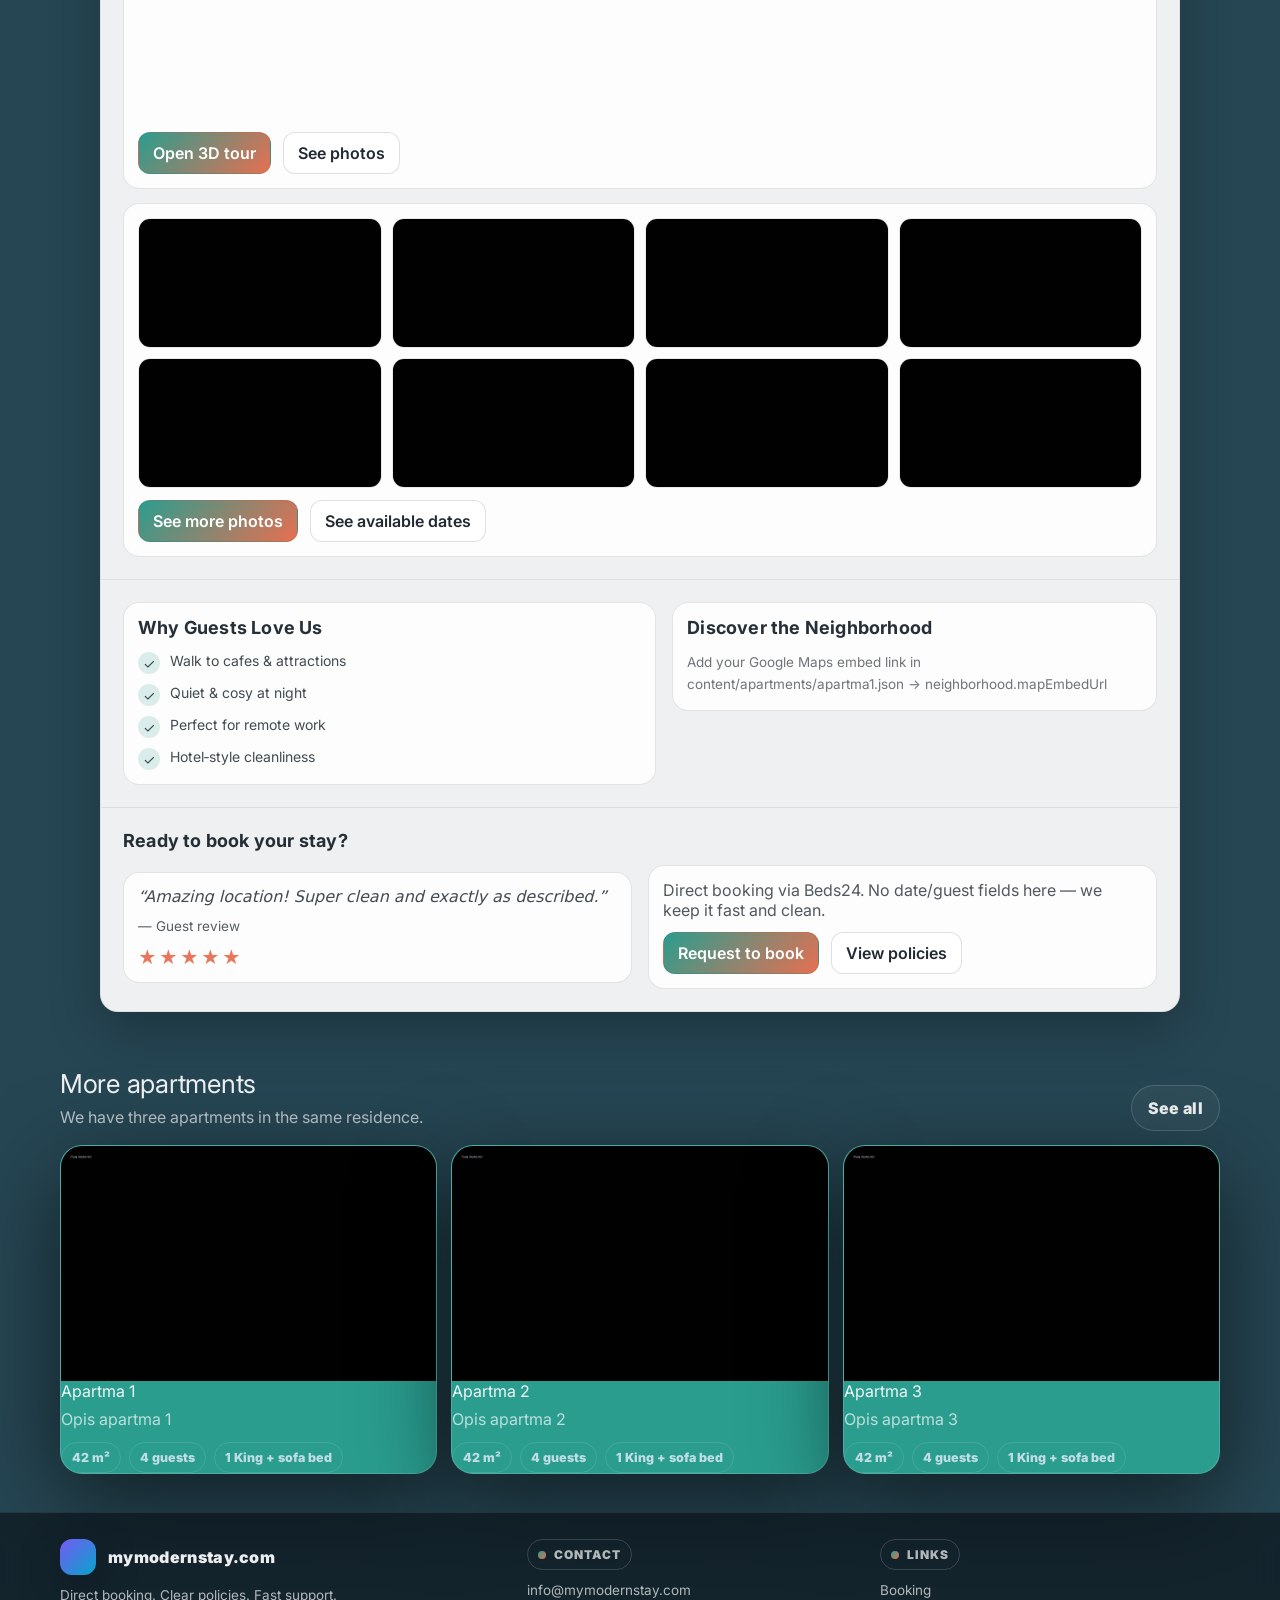
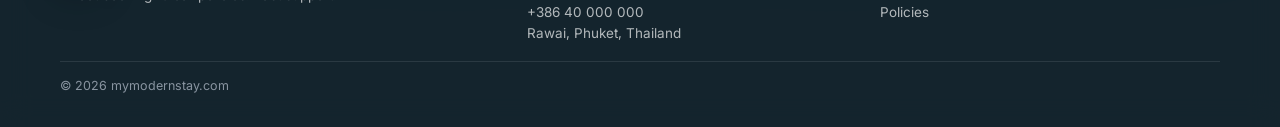
==== commit ca69b229: "Add files via upload" ====
--- a/index.html
+++ b/index.html
@@ -13,7 +13,7 @@
 </head>
 <body data-page="home" class="home">
   <div id="nav"></div>
-  
+
 <section class="hero hero-full">
   <div class="hero-bg" aria-hidden="true">
     <video id="heroVideo" autoplay muted loop playsinline preload="metadata"></video>
@@ -28,12 +28,12 @@
       <p class="p" id="heroSub">Three curated apartments. Clean design. Direct booking.</p>
 
       <div class="hero-full-actions">
-        <a class="btn primary" id="heroBookBtn" href="#" target="_blank" rel="noopener">BOOK NOW</a>
-        <a class="btn" id="heroTourBtn" href="#" target="_blank" rel="noopener">TAKE A 3D TOUR</a>
+        <a class="btn primary" id="heroBookBtn" href="#" target="_blank" rel="noopener">CHECK AVAILABILITY</a>
+        <a class="btn" id="heroTourBtn" href="#tour">3D TOUR</a>
         <a class="btn ghost" href="apartments.html">View apartments</a>
       </div>
 
-      <a class="hero-underline" href="#apartments">
+      <a class="hero-underline" href="#listing">
         <span style="opacity:.9">Read more</span>
         <span style="opacity:.7">▾</span>
       </a>
@@ -41,72 +41,88 @@
   </div>
 </section>
 
-<section class="section booking-wrap" id="listing">
-  <div class="container">
-    <div class="booking-head">
-      <div class="booking-head-text">
-        <div class="h2" id="listingTitle">Your Private Retreat in the Heart of Downtown.</div>
-        <p class="sub" id="listingSub">Stylish, fully equipped apartment for work trips or getaways.</p>
-        <div class="small" id="ratingLine" style="margin-top:8px">★★★★★ • Self check‑in • Fast Wi‑Fi</div>
-      </div>
-      <div class="booking-head-cta">
-        <a class="btn primary" id="checkAvailTop" href="#" target="_blank" rel="noopener">Check availability</a>
-      </div>
-    </div>
-
-    <div class="card booking-card fade">
-      <div class="booking-section-title">Comforts of Home</div>
-      <div class="comfort-grid" id="comfortGrid"></div>
-
-      <div class="hr"></div>
-
-      <div class="booking-section-title" style="margin-top:6px">Explore the Space</div>
-
-      <div class="tabs">
-        <button class="tab active" id="tabGalleryBtn" type="button">Photo gallery</button>
-        <button class="tab" id="tabTourBtn" type="button">3D virtual tour</button>
-      </div>
-
-      <div class="tabpanels">
-        <div class="tabpanel" id="tabGallery" style="display:block">
-          <div class="gallery-grid" id="homeGallery"></div>
+<!-- Booking.com-style shell (white + readable) -->
+<section id="listing" class="section">
+  <div class="booking-shell fade">
+    <!-- Head -->
+    <div class="booking-section">
+      <div style="display:flex; align-items:flex-end; justify-content:space-between; gap:14px; flex-wrap:wrap;">
+        <div style="min-width: min(520px, 100%);">
+          <h2 id="listingTitle">Your Private Retreat in the Heart of Downtown.</h2>
+          <p id="listingSub" style="margin:6px 0 0;">Stylish, fully equipped apartment for work trips or getaways.</p>
+          <div class="small" id="ratingLine" style="margin-top:10px">★★★★★ • Self check‑in • Fast Wi‑Fi</div>
         </div>
-        <div class="tabpanel" id="tabTour" style="display:none">
-          <div class="embed" id="homeTour"></div>
-        </div>
-      </div>
-
-      <div class="booking-cta-row">
-        <a class="btn warm" id="seeDatesBtn" href="#" target="_blank" rel="noopener">See available dates</a>
-        <a class="btn" href="apartments.html">See all apartments</a>
-      </div>
-    </div>
-
-    <div class="booking-grid2">
-      <div class="card booking-card fade">
-        <div class="booking-section-title">Why Guests Love Us</div>
-        <ul class="checks" id="whyLove"></ul>
-      </div>
-      <div class="card booking-card fade">
-        <div class="booking-section-title" id="mapTitle">Discover the Neighborhood</div>
-        <div class="map" id="mapEmbed">
-          <div class="small" style="opacity:.85">Add map embed in <code>content/apartments/apartma1.json</code> → <code>neighborhood.mapEmbedUrl</code></div>
+        <div class="cta-row">
+          <a class="btn-lite primary" id="checkAvailTop" href="#" target="_blank" rel="noopener">Check availability</a>
+          <a class="btn-lite" href="apartments.html">All apartments</a>
         </div>
       </div>
     </div>
 
-    <div class="card booking-card fade" style="margin-top:16px">
-      <div class="booking-section-title">Ready to book your stay?</div>
-      <div class="ready-grid">
-        <div class="mini-cal" id="miniCal"></div>
-        <div class="testimonial" id="testimonial"></div>
+    <!-- Comforts -->
+    <div class="booking-section">
+      <h2>Comforts of Home</h2>
+      <div class="comforts-grid" id="comfortGrid"></div>
+    </div>
+
+    <!-- Explore: 3D tour visible by default + gallery thumbnails + "See more" -->
+    <div class="booking-section" id="tour">
+      <h2>Explore the Space</h2>
+
+      <div class="explore-panel">
+        <div id="homeTour"></div>
+        <div class="cta-row" style="margin-top:12px">
+          <a class="btn-lite primary" id="openTourBtn" href="#" target="_blank" rel="noopener">Open 3D tour</a>
+          <a class="btn-lite" id="seePhotosBtn" href="apartments.html">See photos</a>
+        </div>
       </div>
-      <div class="booking-cta-row" style="margin-top:14px">
-        <a class="btn primary" id="requestToBookBtn" href="#" target="_blank" rel="noopener">Request to book</a>
-        <a class="btn ghost" href="policies.html">View policies</a>
+
+      <div style="height:14px"></div>
+
+      <div class="explore-panel">
+        <div class="gallery-strip" id="homeGallery"></div>
+        <div class="cta-row" style="margin-top:12px">
+          <a class="btn-lite primary" id="seeMoreGalleryBtn" href="#">See more photos</a>
+          <a class="btn-lite" id="seeDatesBtn" href="#" target="_blank" rel="noopener">See available dates</a>
+        </div>
       </div>
     </div>
 
+    <!-- Why love + map -->
+    <div class="booking-section">
+      <div class="cols-2">
+        <div class="card-lite">
+          <h2>Why Guests Love Us</h2>
+          <ul class="checklist" id="whyLove"></ul>
+        </div>
+        <div class="card-lite">
+          <h2 id="mapTitle">Discover the Neighborhood</h2>
+          <div id="mapEmbed">
+            <div class="small" style="opacity:.85">Add map embed in <code>content/apartments/apartma1.json</code> → <code>neighborhood.mapEmbedUrl</code></div>
+          </div>
+        </div>
+      </div>
+    </div>
+
+    <!-- Bottom strip -->
+    <div class="booking-section">
+      <h2>Ready to book your stay?</h2>
+      <div class="booking-bottom">
+        <div class="card-lite" id="testimonial"></div>
+        <div class="card-lite">
+          <p style="margin:0 0 12px 0;">Direct booking via Beds24. No date/guest fields here — we keep it fast and clean.</p>
+          <div class="cta-row">
+            <a class="btn-lite primary" id="requestToBookBtn" href="#" target="_blank" rel="noopener">Request to book</a>
+            <a class="btn-lite" href="policies.html">View policies</a>
+          </div>
+        </div>
+      </div>
+    </div>
+
+  </div>
+
+  <!-- More apartments -->
+  <div class="container">
     <div class="section-head" style="margin-top:26px">
       <div>
         <div class="h2" id="apTitle">More apartments</div>
@@ -122,4 +138,4 @@
   <script type="module" src="assets/js/pages/home.js"></script>
   <script type="module" src="assets/js/chatbot/support-bot.js"></script>
 </body>
-</html>+</html>
--- a/assets/css/styles.css
+++ b/assets/css/styles.css
@@ -132,8 +132,239 @@
 }
 
 @media (max-width: 520px){
+  .gallery-strip{ grid-template-columns: repeat(2, minmax(0, 1fr)); }
+  .gallery-strip img{ height: 110px; }
+
   .brand span:last-child{ max-width: 150px; }
 }
 
 
 /* --- Booking-style landing blocks --- */
+
+/* =====================
+   Booking-style sections (homepage)
+   ===================== */
+.booking-shell{
+  width: min(1080px, calc(100% - 32px));
+  margin: 22px auto 56px auto;
+  background: rgba(255,255,255,0.92);
+  color: rgba(14,24,33,0.92);
+  border-radius: 18px;
+  border: 1px solid rgba(0,0,0,0.06);
+  box-shadow: 0 18px 50px rgba(0,0,0,0.25);
+  overflow: hidden;
+}
+.booking-shell .booking-section{
+  padding: 22px 22px;
+}
+.booking-shell .booking-section + .booking-section{
+  border-top: 1px solid rgba(0,0,0,0.08);
+}
+.booking-shell h2{
+  font-size: 18px;
+  letter-spacing: 0.2px;
+  margin: 0 0 14px 0;
+  color: rgba(14,24,33,0.90);
+}
+.booking-shell p{
+  color: rgba(14,24,33,0.72);
+}
+.booking-shell .small{
+  color: rgba(14,24,33,0.70);
+}
+.booking-shell code{
+  background: rgba(0,0,0,0.06);
+  color: rgba(14,24,33,0.86);
+  border: 1px solid rgba(0,0,0,0.10);
+}
+.booking-shell .cta-row{
+  display:flex;
+  gap:12px;
+  flex-wrap:wrap;
+  align-items:center;
+}
+.booking-shell .btn-lite{
+  border-radius: 12px;
+  padding: 10px 14px;
+  border: 1px solid rgba(0,0,0,0.12);
+  background: rgba(255,255,255,0.92);
+  color: rgba(14,24,33,0.92);
+  font-weight: 600;
+  text-decoration:none;
+  display:inline-flex;
+  align-items:center;
+  gap:10px;
+}
+.booking-shell .btn-lite.primary{
+  border: 1px solid rgba(0,0,0,0.06);
+  background: linear-gradient(135deg, var(--accent), var(--accent2));
+  color: white;
+}
+.booking-shell .btn-lite:active{ transform: translateY(1px); }
+
+/* Comforts */
+.comforts-grid{
+  display:grid;
+  grid-template-columns: repeat(4, minmax(0, 1fr));
+  gap: 14px;
+}
+.comfort{
+  display:flex;
+  gap: 12px;
+  align-items:center;
+  padding: 12px 14px;
+  border-radius: 14px;
+  border: 1px solid rgba(0,0,0,0.10);
+  background: rgba(255,255,255,0.86);
+}
+.comfort .ico{
+  width: 34px;
+  height: 34px;
+  border-radius: 10px;
+  display:flex;
+  align-items:center;
+  justify-content:center;
+  background: rgba(42,157,143,0.16);
+  color: rgba(14,24,33,0.92);
+  font-size: 18px;
+}
+.comfort .txt{
+  display:flex;
+  flex-direction:column;
+  gap: 2px;
+}
+.comfort .txt .k{
+  font-weight: 700;
+  color: rgba(14,24,33,0.92);
+  font-size: 14px;
+}
+.comfort .txt .v{
+  font-size: 13px;
+  color: rgba(14,24,33,0.68);
+}
+
+/* Explore tabs */
+.explore-tabs{
+  display:flex;
+  gap:10px;
+  flex-wrap:wrap;
+  margin-bottom: 12px;
+}
+.explore-tabs button{
+  border-radius: 12px;
+  padding: 8px 12px;
+  border: 1px solid rgba(0,0,0,0.14);
+  background: rgba(255,255,255,0.92);
+  color: rgba(14,24,33,0.88);
+  font-weight: 700;
+}
+.explore-tabs button.active{
+  background: rgba(42,157,143,0.14);
+  border-color: rgba(42,157,143,0.30);
+}
+.explore-panel{
+  border-radius: 16px;
+  border: 1px solid rgba(0,0,0,0.10);
+  background: rgba(255,255,255,0.86);
+  padding: 14px;
+}
+
+.gallery-strip{
+  display:grid;
+  grid-template-columns: repeat(4, minmax(0, 1fr));
+  gap: 10px;
+}
+.gallery-strip a{
+  display:block;
+}
+.gallery-strip img{
+  width:100%;
+  height: 130px;
+  object-fit: cover;
+  border-radius: 12px;
+  border: 1px solid rgba(0,0,0,0.08);
+}
+.iframe-16x9{
+  width: 100%;
+  aspect-ratio: 16 / 9;
+  border: 0;
+  border-radius: 12px;
+}
+
+
+/* Two-col sections */
+.cols-2{
+  display:grid;
+  grid-template-columns: 1.1fr 1fr;
+  gap: 16px;
+  align-items:start;
+}
+.card-lite{
+  border-radius: 16px;
+  border: 1px solid rgba(0,0,0,0.10);
+  background: rgba(255,255,255,0.86);
+  padding: 14px;
+}
+.checklist{
+  display:flex;
+  flex-direction:column;
+  gap: 10px;
+  margin: 0;
+  padding: 0;
+  list-style:none;
+}
+.checklist li{
+  display:flex;
+  gap: 10px;
+  align-items:flex-start;
+  color: rgba(14,24,33,0.78);
+  font-size: 14px;
+}
+.checklist .tick{
+  width: 22px;
+  height: 22px;
+  border-radius: 999px;
+  background: rgba(42,157,143,0.16);
+  display:flex;
+  align-items:center;
+  justify-content:center;
+  flex: 0 0 22px;
+}
+.map-embed{
+  width: 100%;
+  height: 220px;
+  border: 0;
+  border-radius: 12px;
+}
+
+/* Bottom booking strip */
+.booking-bottom{
+  display:grid;
+  grid-template-columns: 1fr 1fr;
+  gap: 16px;
+  align-items:center;
+}
+.quote{
+  font-style: italic;
+  color: rgba(14,24,33,0.78);
+}
+.stars{
+  letter-spacing: 2px;
+  font-size: 18px;
+  color: rgba(231,111,81,0.95);
+}
+
+/* Responsive */
+@media (max-width: 860px){
+  .comforts-grid{ grid-template-columns: repeat(2, minmax(0, 1fr)); }
+  .cols-2{ grid-template-columns: 1fr; }
+  .booking-bottom{ grid-template-columns: 1fr; }
+  .gallery-strip{ grid-template-columns: repeat(3, minmax(0, 1fr)); }
+  .gallery-strip img{ height: 120px; }
+}
+@media (max-width: 520px){
+  .booking-shell{ width: calc(100% - 18px); }
+  .booking-shell .booking-section{ padding: 18px 16px; }
+  .gallery-strip{ grid-template-columns: repeat(2, minmax(0, 1fr)); }
+  .gallery-strip img{ height: 110px; }
+}
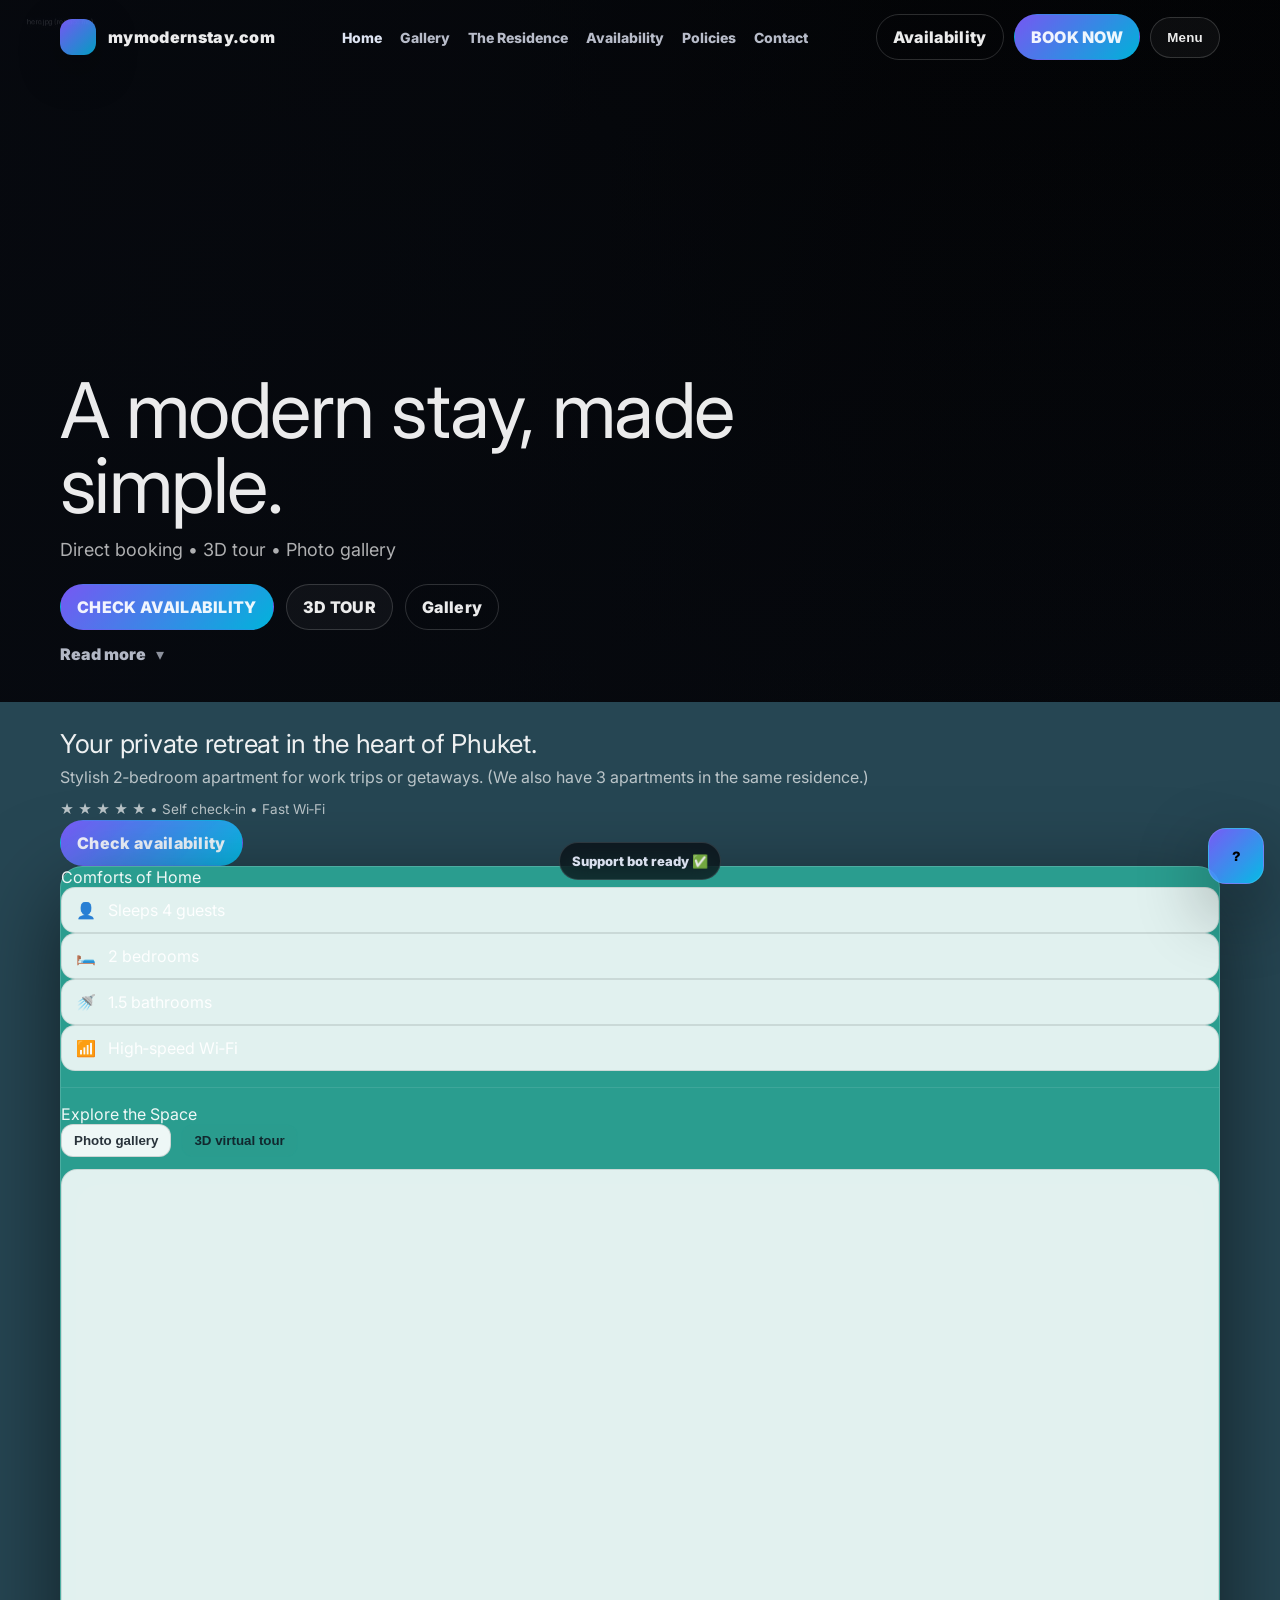
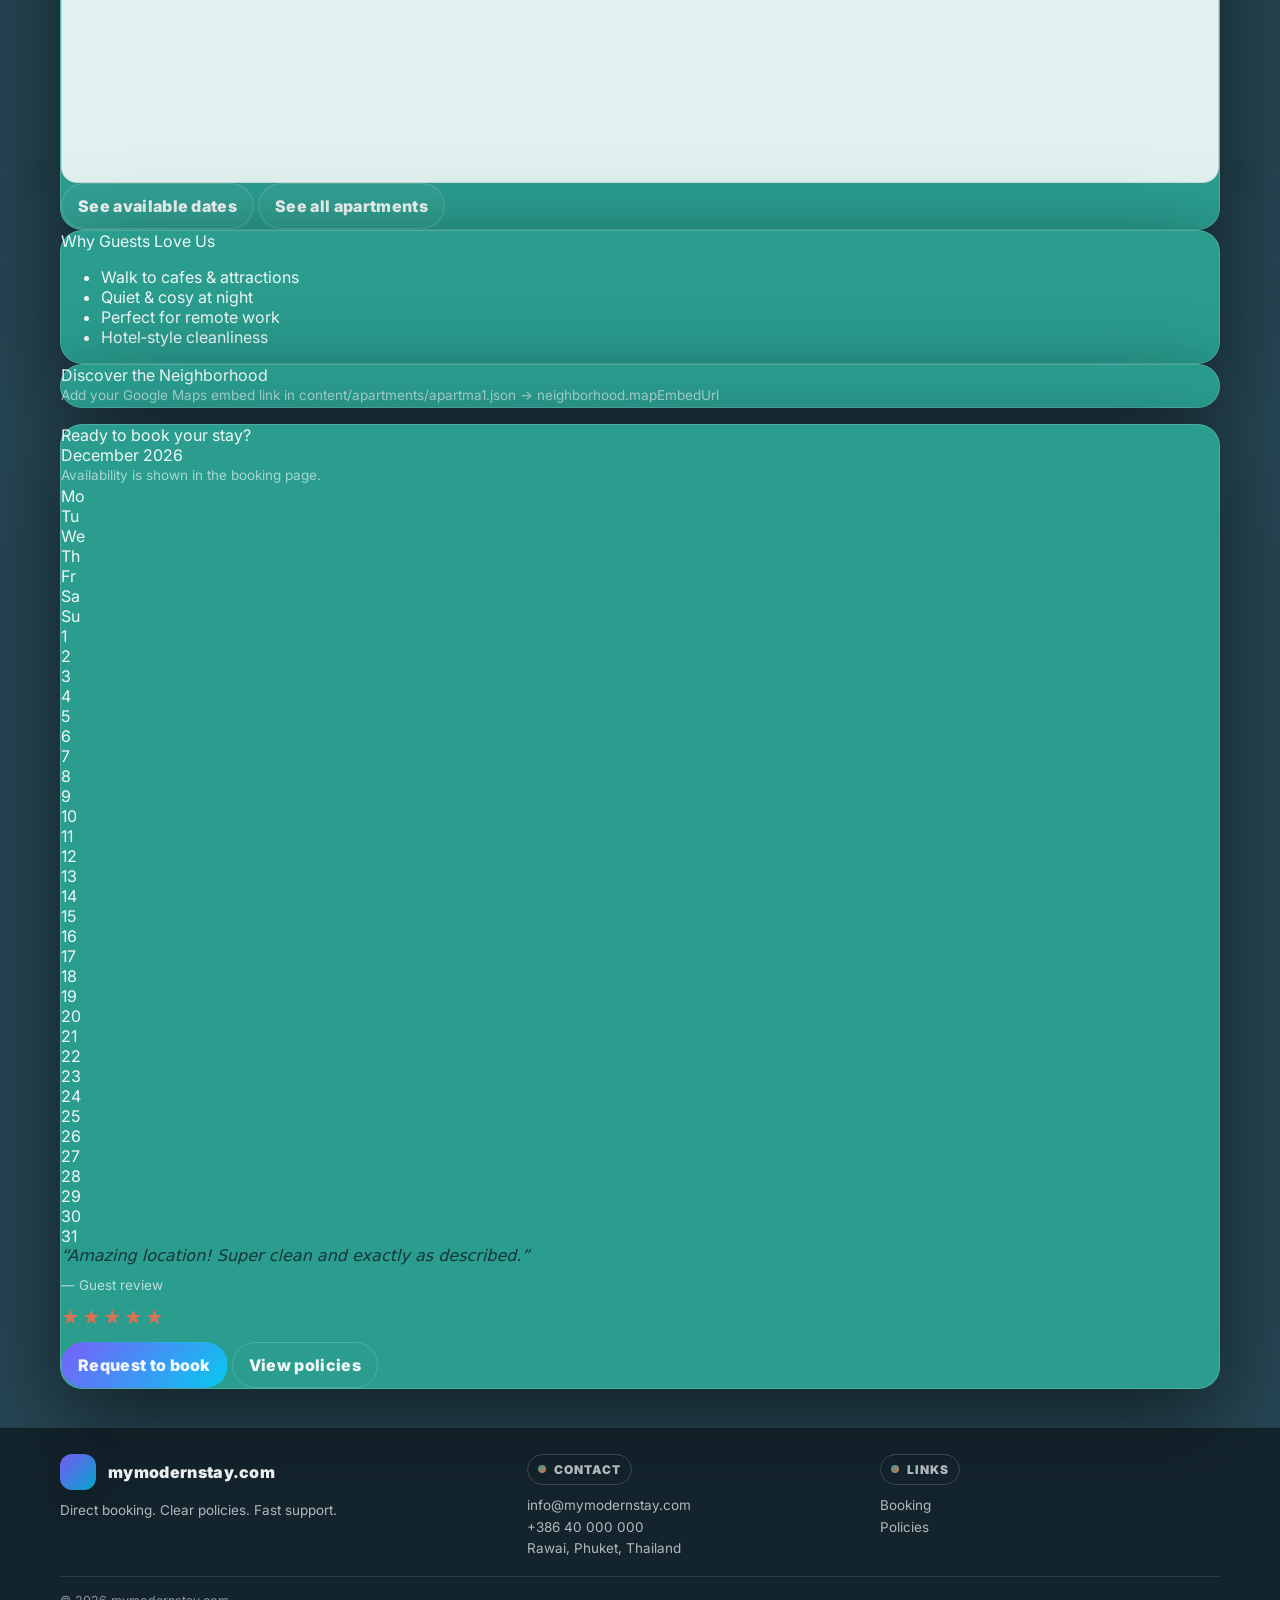
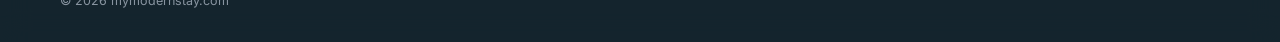
==== commit accc3f23: "Add files via upload" ====
--- a/index.html
+++ b/index.html
@@ -13,7 +13,7 @@
 </head>
 <body data-page="home" class="home">
   <div id="nav"></div>
-
+  
 <section class="hero hero-full">
   <div class="hero-bg" aria-hidden="true">
     <video id="heroVideo" autoplay muted loop playsinline preload="metadata"></video>
@@ -28,9 +28,9 @@
       <p class="p" id="heroSub">Three curated apartments. Clean design. Direct booking.</p>
 
       <div class="hero-full-actions">
-        <a class="btn primary" id="heroBookBtn" href="#" target="_blank" rel="noopener">CHECK AVAILABILITY</a>
-        <a class="btn" id="heroTourBtn" href="#tour">3D TOUR</a>
-        <a class="btn ghost" href="apartments.html">View apartments</a>
+        <a class="btn primary" id="heroBookBtn" href="#" target="_blank" rel="noopener">BOOK NOW</a>
+        <a class="btn" id="heroTourBtn" href="#" target="_blank" rel="noopener">TAKE A 3D TOUR</a>
+        <a class="btn ghost" href="gallery.html">Gallery</a>
       </div>
 
       <a class="hero-underline" href="#listing">
@@ -41,101 +41,76 @@
   </div>
 </section>
 
-<!-- Booking.com-style shell (white + readable) -->
-<section id="listing" class="section">
-  <div class="booking-shell fade">
-    <!-- Head -->
-    <div class="booking-section">
-      <div style="display:flex; align-items:flex-end; justify-content:space-between; gap:14px; flex-wrap:wrap;">
-        <div style="min-width: min(520px, 100%);">
-          <h2 id="listingTitle">Your Private Retreat in the Heart of Downtown.</h2>
-          <p id="listingSub" style="margin:6px 0 0;">Stylish, fully equipped apartment for work trips or getaways.</p>
-          <div class="small" id="ratingLine" style="margin-top:10px">★★★★★ • Self check‑in • Fast Wi‑Fi</div>
+<section class="section booking-wrap" id="listing">
+  <div class="container">
+    <div class="booking-head">
+      <div class="booking-head-text">
+        <div class="h2" id="listingTitle">Your Private Retreat in the Heart of Downtown.</div>
+        <p class="sub" id="listingSub">Stylish, fully equipped apartment for work trips or getaways.</p>
+        <div class="small" id="ratingLine" style="margin-top:8px">★★★★★ • Self check‑in • Fast Wi‑Fi</div>
+      </div>
+      <div class="booking-head-cta">
+        <a class="btn primary" id="checkAvailTop" href="#" target="_blank" rel="noopener">Check availability</a>
+      </div>
+    </div>
+
+    <div class="card booking-card fade">
+      <div class="booking-section-title">Comforts of Home</div>
+      <div class="comfort-grid" id="comfortGrid"></div>
+
+      <div class="hr"></div>
+
+      <div class="booking-section-title" style="margin-top:6px">Explore the Space</div>
+
+      <div class="explore-tabs">
+        <button id="tabGalleryBtn" type="button">Photo gallery</button>
+        <button id="tabTourBtn" class="active" type="button">3D virtual tour</button>
+      </div>
+
+      <div>
+        <div class="explore-panel" id="tabGallery" style="display:none">
+          <div class="gallery" id="homeGallery"></div>
         </div>
-        <div class="cta-row">
-          <a class="btn-lite primary" id="checkAvailTop" href="#" target="_blank" rel="noopener">Check availability</a>
-          <a class="btn-lite" href="apartments.html">All apartments</a>
+        <div class="explore-panel" id="tabTour" style="display:block">
+          <div class="embed" id="homeTour"></div>
+        </div>
+      </div>
+
+      <div class="booking-cta-row">
+        <a class="btn warm" id="seeDatesBtn" href="#" target="_blank" rel="noopener">See available dates</a>
+        <a class="btn" href="apartments.html">See all apartments</a>
+      </div>
+    </div>
+
+    <div class="booking-grid2">
+      <div class="card booking-card fade">
+        <div class="booking-section-title">Why Guests Love Us</div>
+        <ul class="checks" id="whyLove"></ul>
+      </div>
+      <div class="card booking-card fade">
+        <div class="booking-section-title" id="mapTitle">Discover the Neighborhood</div>
+        <div class="map" id="mapEmbed">
+          <div class="small" style="opacity:.85">Add map embed in <code>content/apartments/apartma1.json</code> → <code>neighborhood.mapEmbedUrl</code></div>
         </div>
       </div>
     </div>
 
-    <!-- Comforts -->
-    <div class="booking-section">
-      <h2>Comforts of Home</h2>
-      <div class="comforts-grid" id="comfortGrid"></div>
-    </div>
-
-    <!-- Explore: 3D tour visible by default + gallery thumbnails + "See more" -->
-    <div class="booking-section" id="tour">
-      <h2>Explore the Space</h2>
-
-      <div class="explore-panel">
-        <div id="homeTour"></div>
-        <div class="cta-row" style="margin-top:12px">
-          <a class="btn-lite primary" id="openTourBtn" href="#" target="_blank" rel="noopener">Open 3D tour</a>
-          <a class="btn-lite" id="seePhotosBtn" href="apartments.html">See photos</a>
-        </div>
+    <div class="card booking-card fade" style="margin-top:16px">
+      <div class="booking-section-title">Ready to book your stay?</div>
+      <div class="ready-grid">
+        <div class="mini-cal" id="miniCal"></div>
+        <div class="testimonial" id="testimonial"></div>
       </div>
-
-      <div style="height:14px"></div>
-
-      <div class="explore-panel">
-        <div class="gallery-strip" id="homeGallery"></div>
-        <div class="cta-row" style="margin-top:12px">
-          <a class="btn-lite primary" id="seeMoreGalleryBtn" href="#">See more photos</a>
-          <a class="btn-lite" id="seeDatesBtn" href="#" target="_blank" rel="noopener">See available dates</a>
-        </div>
+      <div class="booking-cta-row" style="margin-top:14px">
+        <a class="btn primary" id="requestToBookBtn" href="#" target="_blank" rel="noopener">Request to book</a>
+        <a class="btn ghost" href="policies.html">View policies</a>
       </div>
     </div>
-
-    <!-- Why love + map -->
-    <div class="booking-section">
-      <div class="cols-2">
-        <div class="card-lite">
-          <h2>Why Guests Love Us</h2>
-          <ul class="checklist" id="whyLove"></ul>
-        </div>
-        <div class="card-lite">
-          <h2 id="mapTitle">Discover the Neighborhood</h2>
-          <div id="mapEmbed">
-            <div class="small" style="opacity:.85">Add map embed in <code>content/apartments/apartma1.json</code> → <code>neighborhood.mapEmbedUrl</code></div>
-          </div>
-        </div>
-      </div>
-    </div>
-
-    <!-- Bottom strip -->
-    <div class="booking-section">
-      <h2>Ready to book your stay?</h2>
-      <div class="booking-bottom">
-        <div class="card-lite" id="testimonial"></div>
-        <div class="card-lite">
-          <p style="margin:0 0 12px 0;">Direct booking via Beds24. No date/guest fields here — we keep it fast and clean.</p>
-          <div class="cta-row">
-            <a class="btn-lite primary" id="requestToBookBtn" href="#" target="_blank" rel="noopener">Request to book</a>
-            <a class="btn-lite" href="policies.html">View policies</a>
-          </div>
-        </div>
-      </div>
-    </div>
-
-  </div>
-
-  <!-- More apartments -->
-  <div class="container">
-    <div class="section-head" style="margin-top:26px">
-      <div>
-        <div class="h2" id="apTitle">More apartments</div>
-        <p class="sub" id="apSub">We have three apartments in the same residence.</p>
-      </div>
-      <a class="btn" href="apartments.html">See all</a>
-    </div>
-    <div class="grid3" id="apartmentsGrid"></div>
-  </div>
+</div>
 </section>
 
   <div id="footer"></div>
   <script type="module" src="assets/js/pages/home.js"></script>
   <script type="module" src="assets/js/chatbot/support-bot.js"></script>
 </body>
-</html>
+</html>
--- a/assets/css/styles.css
+++ b/assets/css/styles.css
@@ -132,9 +132,6 @@
 }
 
 @media (max-width: 520px){
-  .gallery-strip{ grid-template-columns: repeat(2, minmax(0, 1fr)); }
-  .gallery-strip img{ height: 110px; }
-
   .brand span:last-child{ max-width: 150px; }
 }
 
@@ -169,14 +166,6 @@
 .booking-shell p{
   color: rgba(14,24,33,0.72);
 }
-.booking-shell .small{
-  color: rgba(14,24,33,0.70);
-}
-.booking-shell code{
-  background: rgba(0,0,0,0.06);
-  color: rgba(14,24,33,0.86);
-  border: 1px solid rgba(0,0,0,0.10);
-}
 .booking-shell .cta-row{
   display:flex;
   gap:12px;
@@ -268,18 +257,14 @@
   background: rgba(255,255,255,0.86);
   padding: 14px;
 }
-
 .gallery-strip{
   display:grid;
-  grid-template-columns: repeat(4, minmax(0, 1fr));
+  grid-template-columns: repeat(3, minmax(0, 1fr));
   gap: 10px;
-}
-.gallery-strip a{
-  display:block;
 }
 .gallery-strip img{
   width:100%;
-  height: 130px;
+  height: 170px;
   object-fit: cover;
   border-radius: 12px;
   border: 1px solid rgba(0,0,0,0.08);
@@ -290,7 +275,6 @@
   border: 0;
   border-radius: 12px;
 }
-
 
 /* Two-col sections */
 .cols-2{
@@ -359,12 +343,11 @@
   .comforts-grid{ grid-template-columns: repeat(2, minmax(0, 1fr)); }
   .cols-2{ grid-template-columns: 1fr; }
   .booking-bottom{ grid-template-columns: 1fr; }
-  .gallery-strip{ grid-template-columns: repeat(3, minmax(0, 1fr)); }
-  .gallery-strip img{ height: 120px; }
+  .gallery-strip img{ height: 150px; }
 }
 @media (max-width: 520px){
   .booking-shell{ width: calc(100% - 18px); }
   .booking-shell .booking-section{ padding: 18px 16px; }
-  .gallery-strip{ grid-template-columns: repeat(2, minmax(0, 1fr)); }
-  .gallery-strip img{ height: 110px; }
-}
+  .gallery-strip{ grid-template-columns: 1fr; }
+  .gallery-strip img{ height: 190px; }
+}
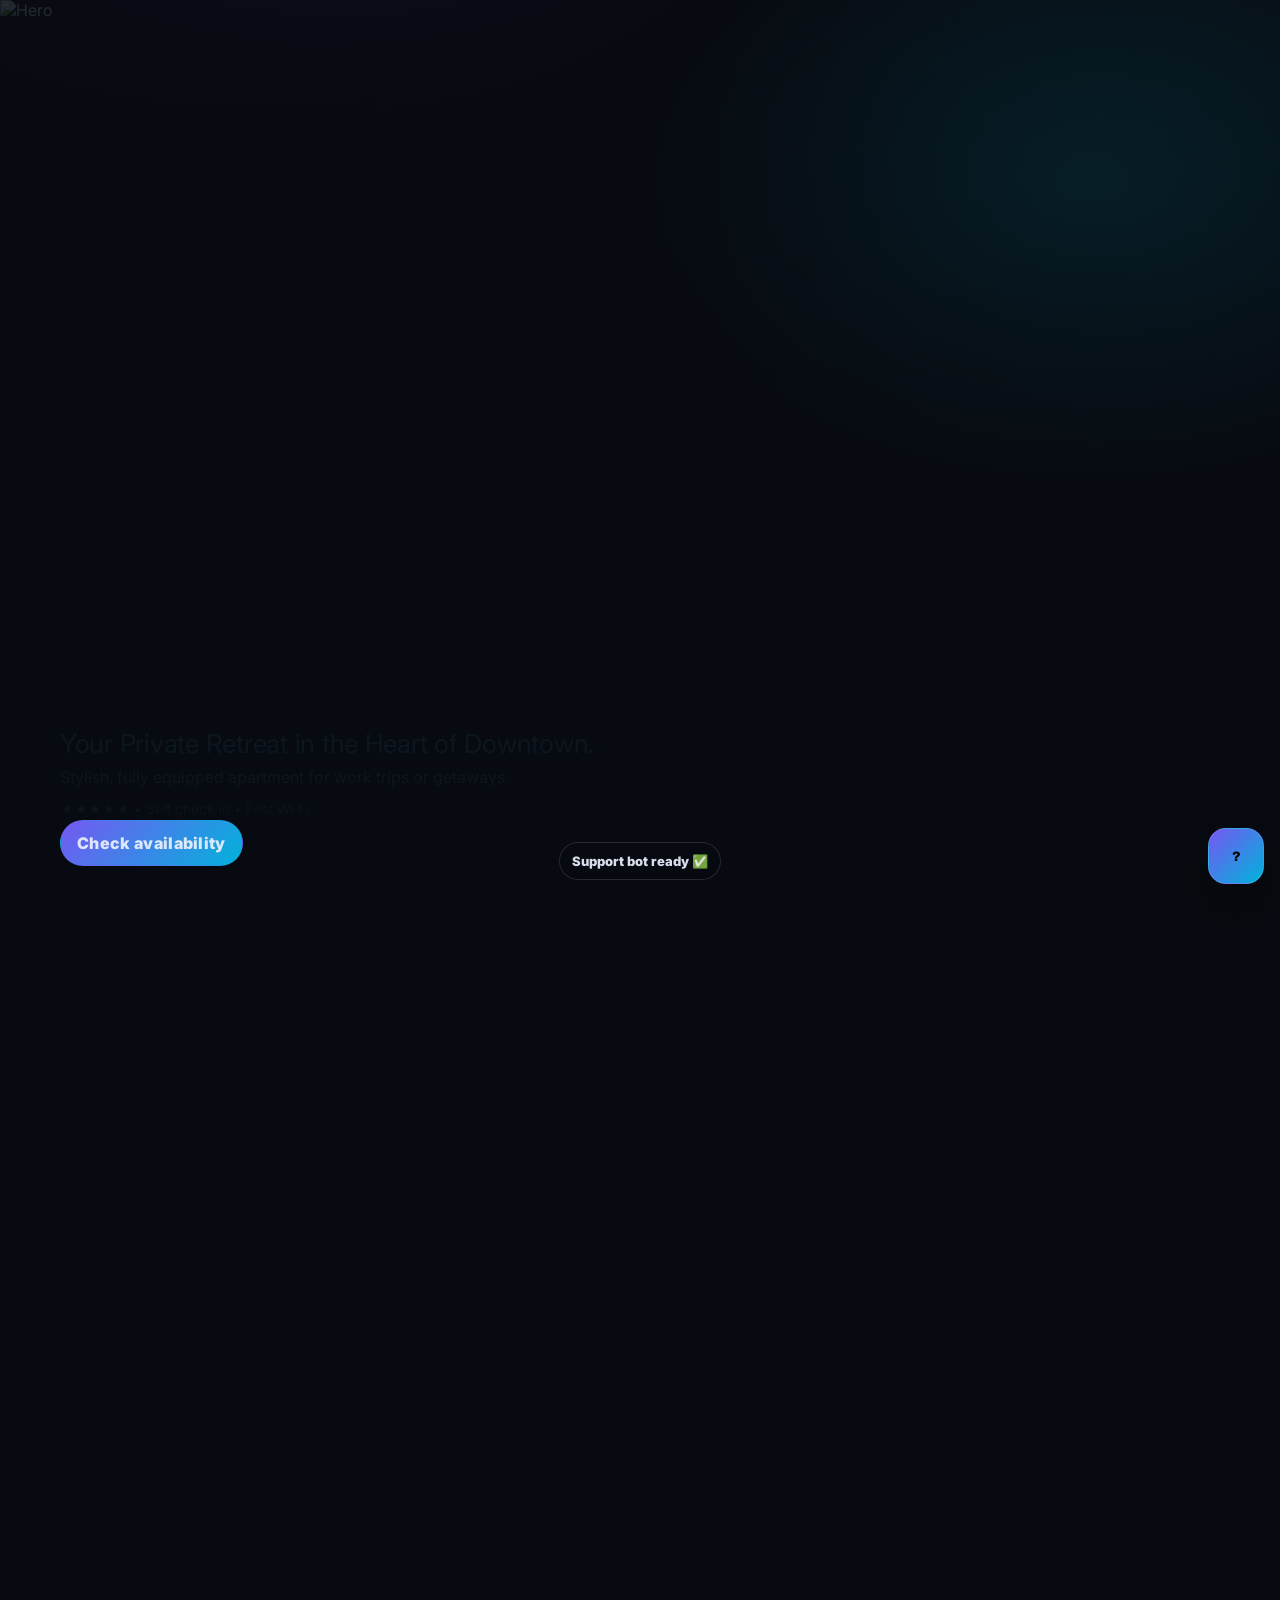
==== commit 2127ed63: "Add files via upload" ====
--- a/index.html
+++ b/index.html
@@ -62,23 +62,27 @@
 
       <div class="booking-section-title" style="margin-top:6px">Explore the Space</div>
 
-      <div class="explore-tabs">
-        <button id="tabGalleryBtn" type="button">Photo gallery</button>
-        <button id="tabTourBtn" class="active" type="button">3D virtual tour</button>
-      </div>
+      <div class="explore-split">
+  <div class="explore-box">
+    <div class="explore-box-head">
+      <div class="small" style="opacity:.9">Photo gallery</div>
+      <a class="btn ghost" href="gallery.html">Open gallery</a>
+    </div>
+    <div class="gallery" id="homeGallery"></div>
+  </div>
 
-      <div>
-        <div class="explore-panel" id="tabGallery" style="display:none">
-          <div class="gallery" id="homeGallery"></div>
-        </div>
-        <div class="explore-panel" id="tabTour" style="display:block">
-          <div class="embed" id="homeTour"></div>
-        </div>
-      </div>
+  <div class="explore-box">
+    <div class="explore-box-head">
+      <div class="small" style="opacity:.9">3D virtual tour</div>
+      <a class="btn ghost" id="openTourBtn" href="#" target="_blank" rel="noopener">Open in new tab</a>
+    </div>
+    <div id="homeTour" class="tour-embed"></div>
+  </div>
+</div>
 
-      <div class="booking-cta-row">
+<div class="booking-cta-row">
         <a class="btn warm" id="seeDatesBtn" href="#" target="_blank" rel="noopener">See available dates</a>
-        <a class="btn" href="apartments.html">See all apartments</a>
+        
       </div>
     </div>
 
@@ -96,9 +100,9 @@
     </div>
 
     <div class="card booking-card fade" style="margin-top:16px">
-      <div class="booking-section-title">Ready to book your stay?</div>
+      <div class="booking-section-title">Availability</div>
       <div class="ready-grid">
-        <div class="mini-cal" id="miniCal"></div>
+        <div class="avail-embed"><iframe class="iframe" id="beds24Frame" loading="lazy" referrerpolicy="no-referrer-when-downgrade" allowfullscreen></iframe></div>
         <div class="testimonial" id="testimonial"></div>
       </div>
       <div class="booking-cta-row" style="margin-top:14px">
--- a/assets/css/styles.css
+++ b/assets/css/styles.css
@@ -351,3 +351,32 @@
   .gallery-strip{ grid-template-columns: 1fr; }
   .gallery-strip img{ height: 190px; }
 }
+
+
+/* --- SINGLE APARTMENT polish (readability + layout) --- */
+.booking-wrap .h2, .booking-wrap .p, .booking-wrap .sub, .booking-wrap .small, .booking-wrap li{ color: rgba(14,24,33,0.88); }
+.booking-wrap .small{ color: rgba(14,24,33,0.68); }
+.booking-wrap code{ color: rgba(14,24,33,0.80); background: rgba(14,24,33,0.06); border: 1px solid rgba(14,24,33,0.12); }
+.booking-wrap .booking-head .sub{ max-width: 78ch; }
+
+.h1, .h2, .h3, .p, .sub{ overflow-wrap:anywhere; word-break:break-word; }
+.card, .booking-shell{ overflow:hidden; }
+
+.comfort{ background: rgba(255,255,255,0.92); border: 1px solid rgba(0,0,0,0.10); }
+.comfort .comfort-t{ color: rgba(14,24,33,0.82); }
+.comfort .comfort-ic{ background: rgba(42,157,143,0.14); }
+
+.explore-split{ display:grid; grid-template-columns:1fr 1fr; gap:14px; margin-top:10px; }
+@media (max-width: 980px){ .explore-split{ grid-template-columns:1fr; } }
+.explore-box{ border-radius:16px; border:1px solid rgba(0,0,0,0.10); background: rgba(255,255,255,0.86); padding:12px; }
+.explore-box-head{ display:flex; align-items:center; justify-content:space-between; gap:10px; margin-bottom:10px; }
+
+.tour-embed .iframe, .avail-embed .iframe{ width:100%; border:0; border-radius: calc(var(--radius) + 6px); min-height: 420px; background: rgba(255,255,255,0.02); }
+.avail-embed .iframe{ min-height: 560px; }
+
+.gallery{ display:grid; grid-template-columns: repeat(4,1fr); gap:10px; }
+@media (max-width: 980px){ .gallery{ grid-template-columns: repeat(2,1fr); } }
+.gallery a{ display:block; }
+.gallery img{ width:100%; height:120px; object-fit:cover; display:block; border-radius:16px; border:1px solid rgba(0,0,0,0.10); }
+
+.booking-cta-row{ gap:10px; flex-wrap:wrap; }
